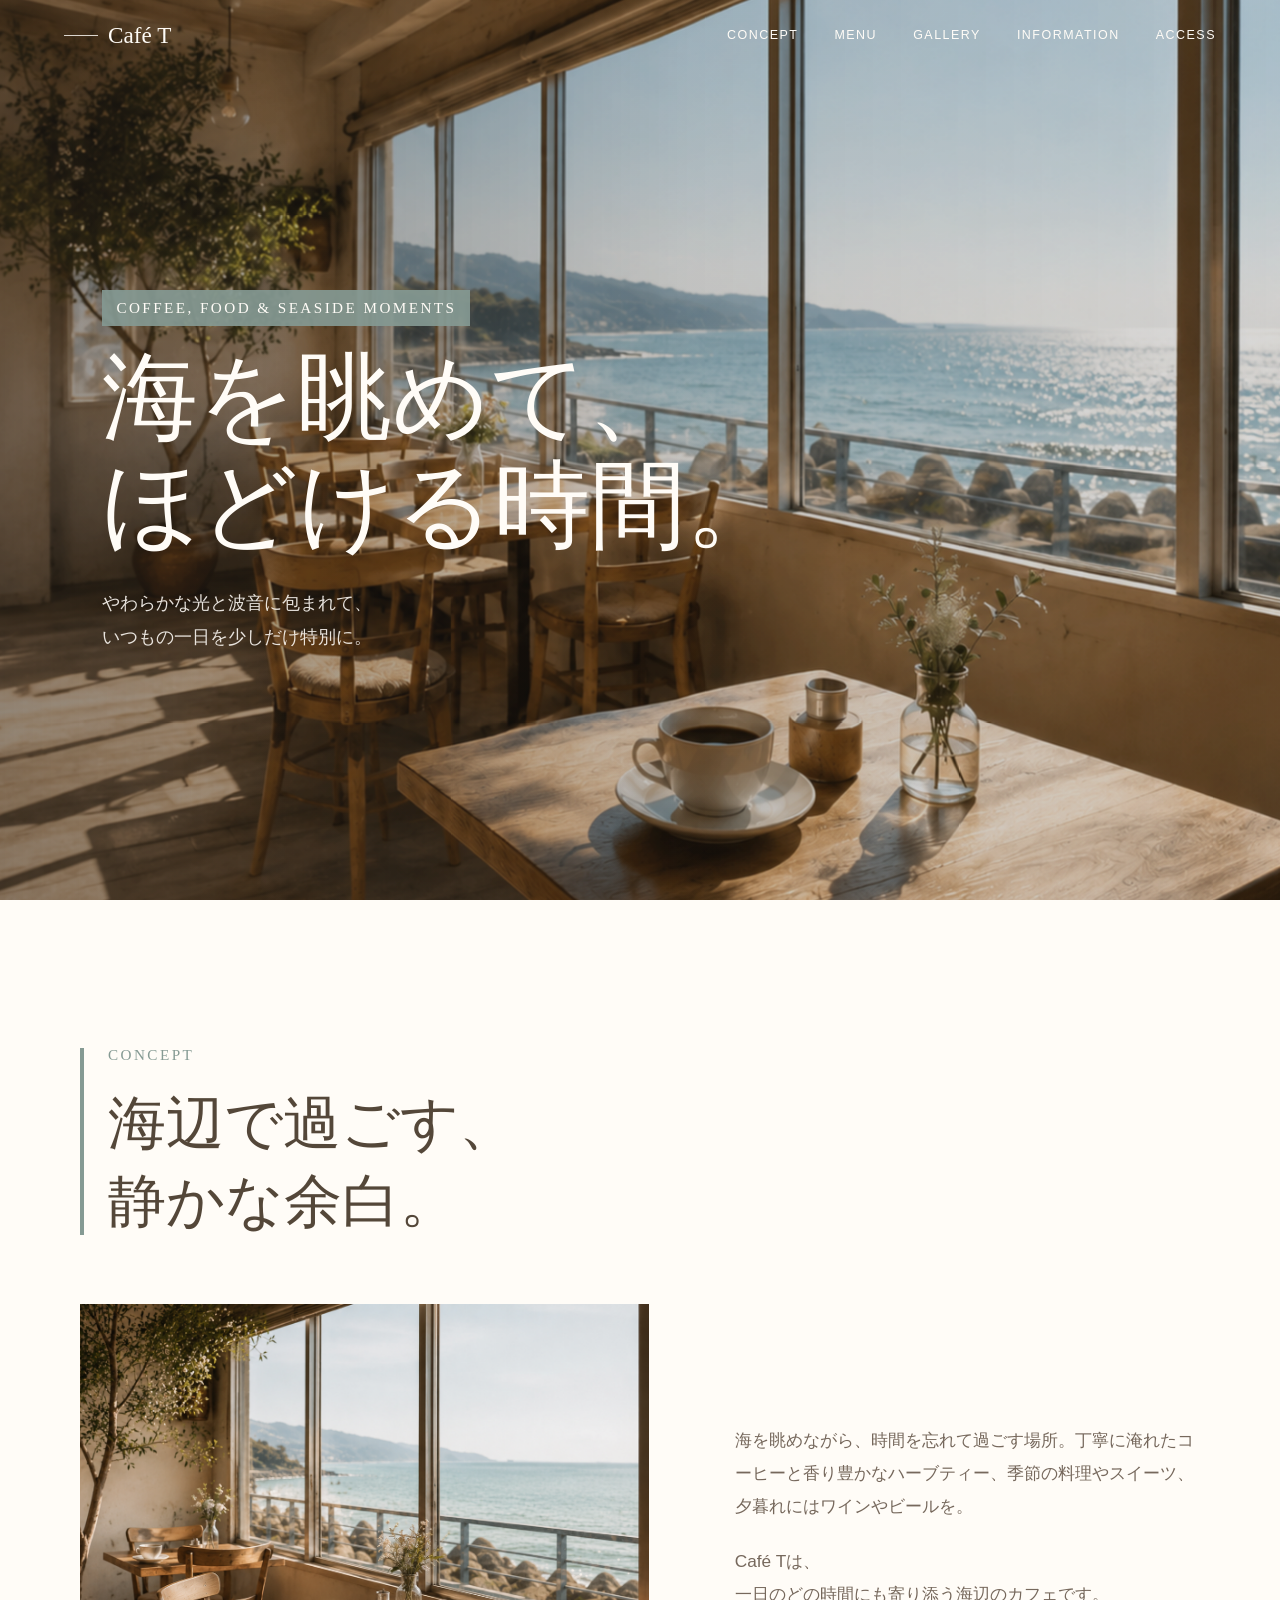
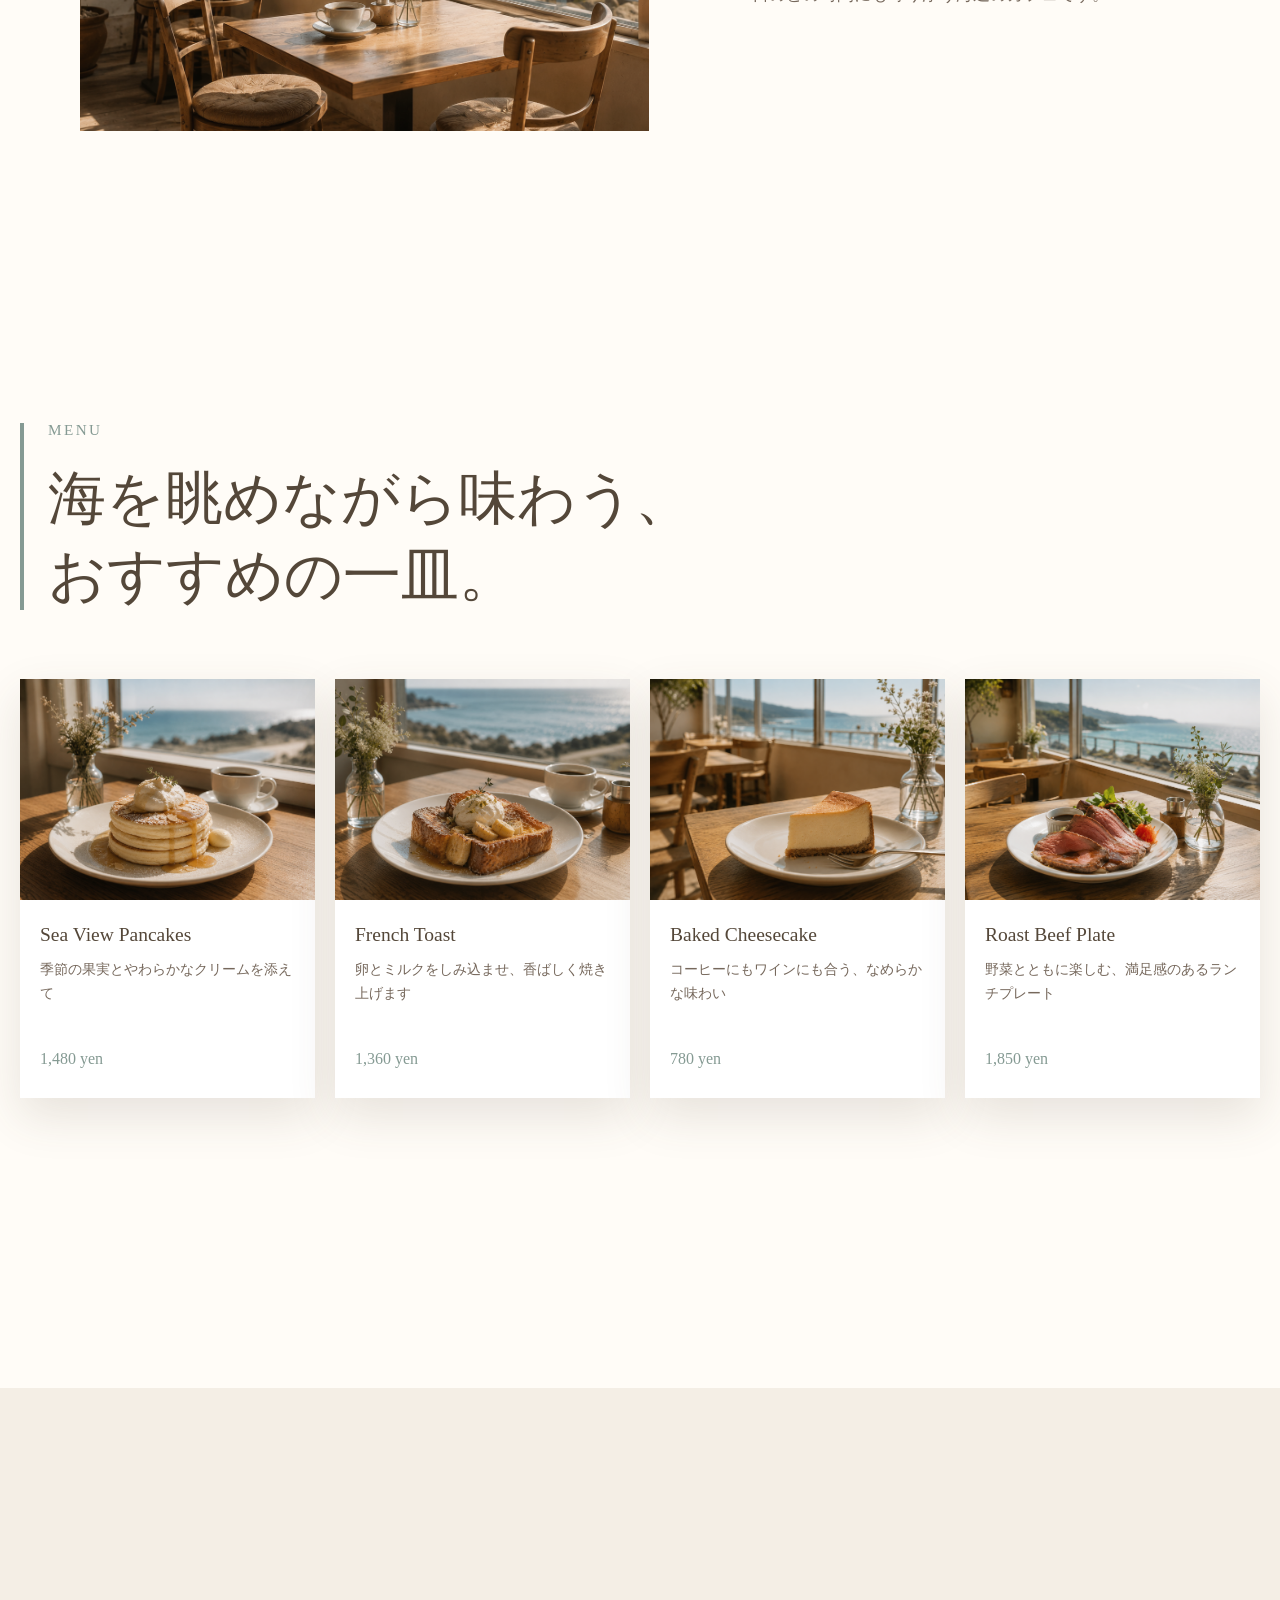
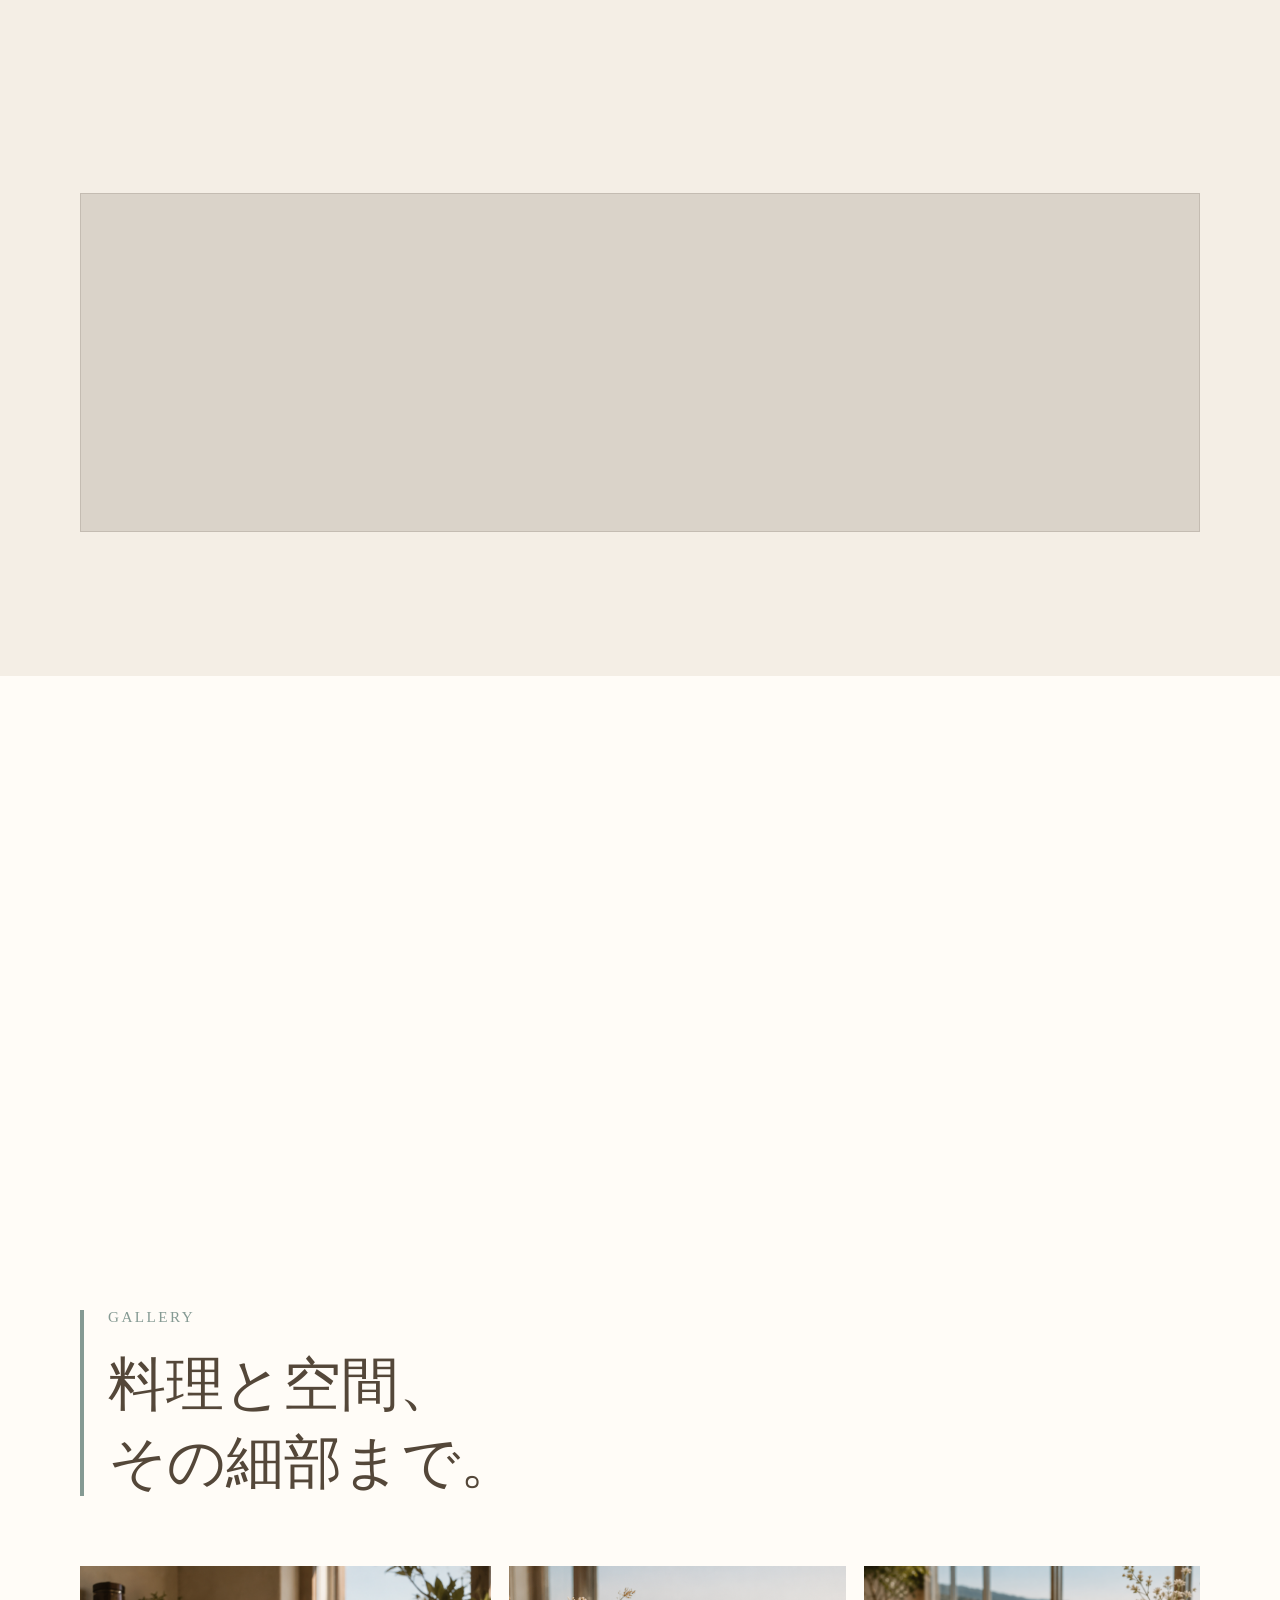
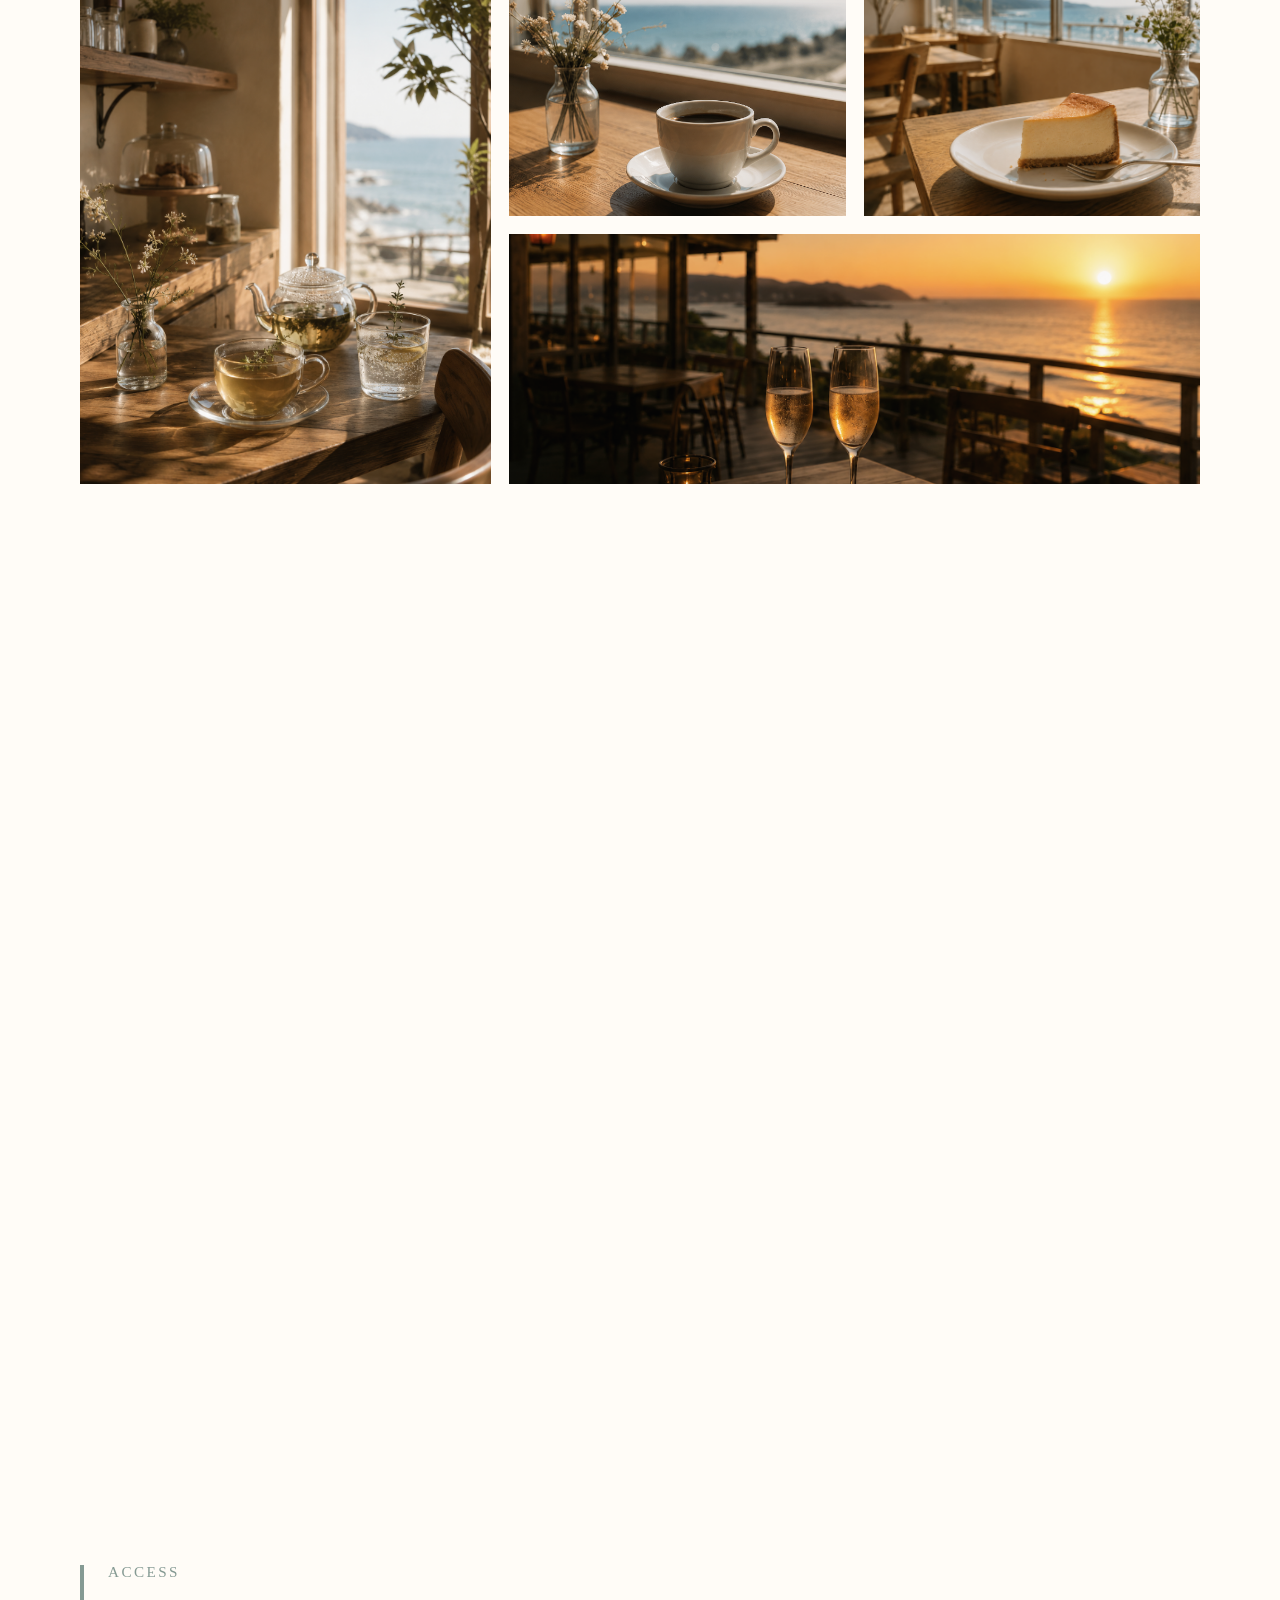
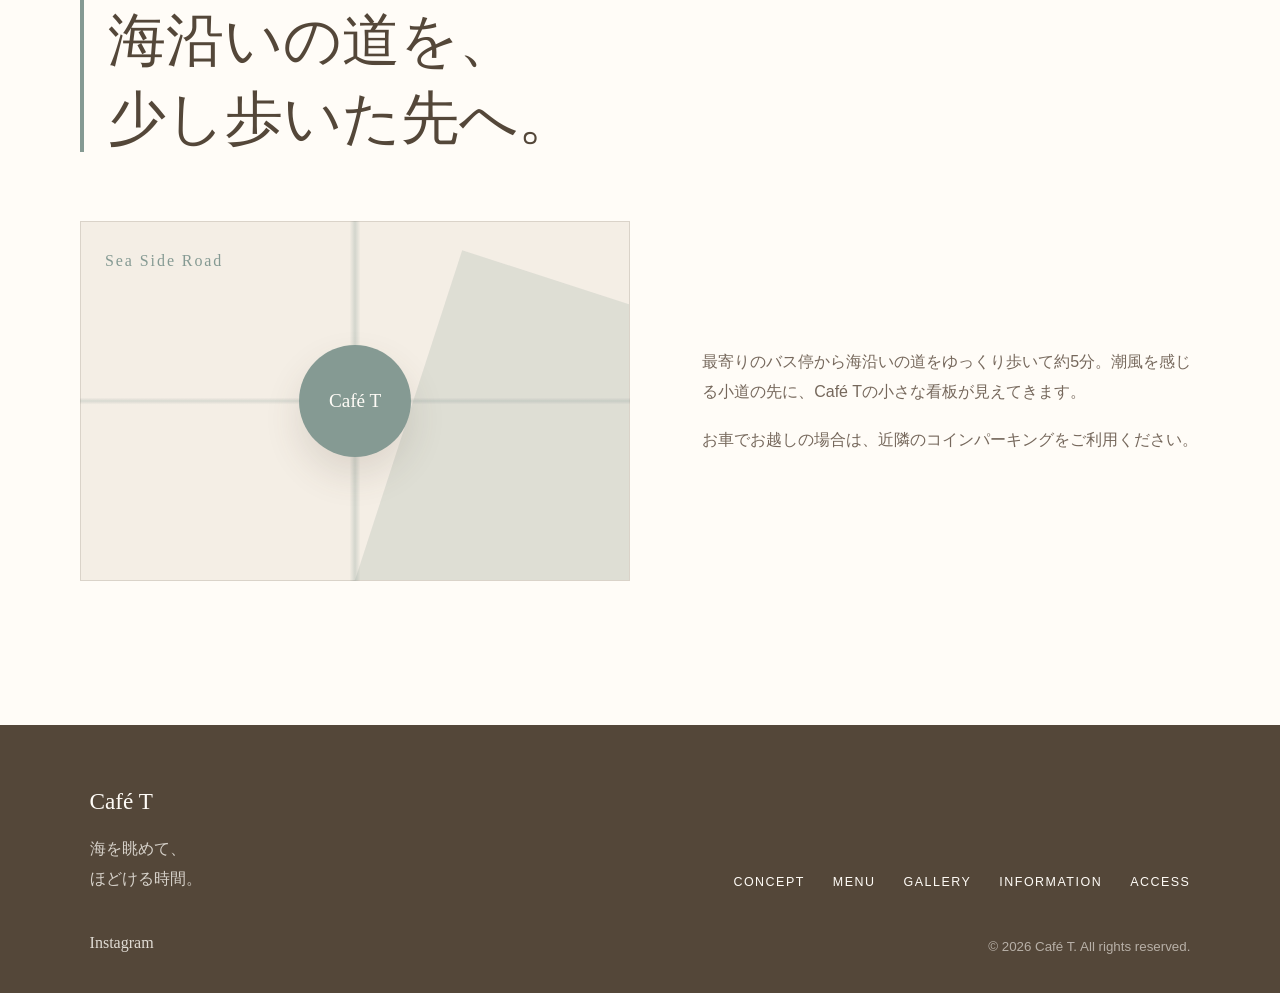
==== index.html @ c3b68e56 "Initial commit" ====
<!DOCTYPE html>
<html lang="ja">
  <head>
    <meta charset="UTF-8" />
    <meta name="viewport" content="width=device-width, initial-scale=1.0" />
    <meta
      name="description"
      content="海を眺めながら、丁寧なコーヒーと料理を楽しむ海辺のカフェ、海の見えるCafé Tの公式サイトです。"
    />
    <title>海の見えるCafé T</title>
    <link rel="stylesheet" href="css/style.css" />
  </head>
  <body>
    <header class="site-header" data-header>
      <a class="site-logo" href="#top" aria-label="Café T トップへ">Café T</a>
      <button
        class="menu-toggle"
        type="button"
        aria-label="メニューを開く"
        aria-controls="site-nav"
        aria-expanded="false"
        data-menu-toggle
      >
        <span></span>
        <span></span>
        <span></span>
      </button>
      <nav class="site-nav" id="site-nav" data-nav>
        <a href="#concept">Concept</a>
        <a href="#menu">Menu</a>
        <a href="#gallery">Gallery</a>
        <a href="#information">Information</a>
        <a href="#access">Access</a>
      </nav>
    </header>

    <main id="top">
      <section class="hero" aria-label="Café Tのメインビジュアル">
        <div class="hero-slider" data-slider>
          <div class="hero-slide is-active">
            <img
              src="assets/images/hero-interior.png"
              alt="昼の海を望むCafé Tの明るい店内"
            />
          </div>
          <div class="hero-slide">
            <img
              src="assets/images/hero-coffee.png"
              alt="海の見える窓辺に置かれた丁寧に淹れたコーヒー"
            />
          </div>
          <div class="hero-slide">
            <img
              src="assets/images/hero-sunset.png"
              alt="夕暮れのテラス席とスパークリングワイン"
            />
          </div>
        </div>
        <div class="hero-copy">
          <p class="eyebrow">Coffee, Food &amp; Seaside Moments</p>
          <h1>海を眺めて、<br />ほどける時間。</h1>
          <p>
            やわらかな光と波音に包まれて、<br />いつもの一日を少しだけ特別に。
          </p>
        </div>
      </section>

      <section class="section concept" id="concept">
        <div class="section-heading reveal">
          <p class="eyebrow">Concept</p>
          <h2>海辺で過ごす、<br />静かな余白。</h2>
        </div>
        <div class="concept-layout">
          <div class="concept-image reveal">
            <img
              src="assets/images/concept-table-seat.png"
              alt="海を背景にしたCafé Tのテーブル席"
            />
          </div>
          <div class="concept-text reveal">
            <p>
              海を眺めながら、時間を忘れて過ごす場所。丁寧に淹れたコーヒーと香り豊かなハーブティー、季節の料理やスイーツ、夕暮れにはワインやビールを。
            </p>
            <p>
              Café Tは、<br />一日のどの時間にも寄り添う海辺のカフェです。
            </p>
          </div>
        </div>
      </section>

      <section class="section menu" id="menu">
        <div class="section-heading reveal">
          <p class="eyebrow">Menu</p>
          <h2>海を眺めながら味わう、<br />おすすめの一皿。</h2>
        </div>
        <div class="menu-grid">
          <article class="menu-card reveal">
            <div class="menu-card-image">
              <img
                src="assets/images/menu-pancakes.png"
                alt="白い食器に盛られたふんわりとしたパンケーキ"
              />
            </div>
            <div class="menu-card-body">
              <p>Sea View Pancakes</p>
              <span>季節の果実とやわらかなクリームを添えて</span>
              <strong>1,480 yen</strong>
            </div>
          </article>
          <article class="menu-card reveal">
            <div class="menu-card-image">
              <img
                src="assets/images/menu-french-toast.png"
                alt="ウォールナットのテーブルに置かれたフレンチトースト"
              />
            </div>
            <div class="menu-card-body">
              <p>French Toast</p>
              <span>卵とミルクをしみ込ませ、香ばしく焼き上げます</span>
              <strong>1,360 yen</strong>
            </div>
          </article>
          <article class="menu-card reveal">
            <div class="menu-card-image">
              <img
                src="assets/images/menu-cheesecake.png"
                alt="白い皿にのったベイクドチーズケーキ"
              />
            </div>
            <div class="menu-card-body">
              <p>Baked Cheesecake</p>
              <span>コーヒーにもワインにも合う、なめらかな味わい</span>
              <strong>780 yen</strong>
            </div>
          </article>
          <article class="menu-card reveal">
            <div class="menu-card-image">
              <img
                src="assets/images/menu-roastbeef.png"
                alt="ローストビーフを中心にしたプレートランチ"
              />
            </div>
            <div class="menu-card-body">
              <p>Roast Beef Plate</p>
              <span>野菜とともに楽しむ、満足感のあるランチプレート</span>
              <strong>1,850 yen</strong>
            </div>
          </article>
        </div>
        <div class="drink-list reveal" aria-label="ドリンクメニュー">
          <div>
            <span>Hand Drip Coffee</span>
            <strong>650 yen</strong>
          </div>
          <div>
            <span>Herbal Tea</span>
            <strong>720 yen</strong>
          </div>
          <div>
            <span>Sparkling Wine</span>
            <strong>880 yen</strong>
          </div>
          <div>
            <span>Craft Beer</span>
            <strong>820 yen</strong>
          </div>
        </div>
      </section>

      <section class="section moments">
        <div class="section-heading reveal">
          <p class="eyebrow">Moments</p>
          <h2>時間に合わせて、<br />過ごし方を選ぶ。</h2>
        </div>
        <div class="moments-grid">
          <article class="moment-card reveal">
            <span>Morning</span>
            <h3>光の入る席で、<br />静かな一杯を。</h3>
            <p>
              開店後のやわらかな空気に包まれて、ハンドドリップコーヒーとともに一日を始める時間。
            </p>
          </article>
          <article class="moment-card reveal">
            <span>Lunch</span>
            <h3>海を眺める、ゆっくりめのランチ。</h3>
            <p>
              ローストビーフや季節のプレートを、会話の間を楽しみながら味わう昼のひととき。
            </p>
          </article>
          <article class="moment-card reveal">
            <span>Sunset</span>
            <h3>夕暮れに、少しだけ特別な余韻を。</h3>
            <p>
              テラスの空が色づくころ、スパークリングワインやビールで穏やかに締めくくります。
            </p>
          </article>
        </div>
      </section>

      <section class="fixed-image-section" aria-label="海辺のカフェ空間">
        <div class="fixed-copy reveal">
          <p>波音のそばで、<br />いつもの一日を少し特別に。</p>
        </div>
      </section>

      <section class="section gallery" id="gallery">
        <div class="section-heading reveal">
          <p class="eyebrow">Gallery</p>
          <h2>料理と空間、<br />その細部まで。</h2>
        </div>
        <div class="gallery-grid">
          <figure class="gallery-item large reveal">
            <img
              src="assets/images/gallery-drinks-detail.png"
              alt="店内の細部とドリンクを写した縦長の写真"
            />
          </figure>
          <figure class="gallery-item reveal">
            <img
              src="assets/images/hero-coffee.png"
              alt="海を望む窓辺のコーヒー"
            />
          </figure>
          <figure class="gallery-item reveal">
            <img
              src="assets/images/menu-cheesecake.png"
              alt="白い皿のベイクドチーズケーキ"
            />
          </figure>
          <figure class="gallery-item wide reveal">
            <img
              src="assets/images/hero-sunset.png"
              alt="夕暮れのテラス席とグラス"
            />
          </figure>
        </div>
      </section>

      <section class="section information" id="information">
        <div class="section-heading reveal">
          <p class="eyebrow">Information</p>
          <h2>店舗情報</h2>
        </div>
        <dl class="info-list reveal">
          <div>
            <dt>店名</dt>
            <dd>海の見えるCafé T</dd>
          </div>
          <div>
            <dt>営業時間</dt>
            <dd>10:00 - 20:00</dd>
          </div>
          <div>
            <dt>定休日</dt>
            <dd>水曜日</dd>
          </div>
          <div>
            <dt>所在地</dt>
            <dd>神奈川県某所 海沿いの道 1-2-3</dd>
          </div>
          <div>
            <dt>席数</dt>
            <dd>24席</dd>
          </div>
          <div>
            <dt>テラス席</dt>
            <dd>あり</dd>
          </div>
          <div>
            <dt>駐車場</dt>
            <dd>近隣コインパーキングあり</dd>
          </div>
          <div>
            <dt>支払い</dt>
            <dd>現金 / クレジットカード / 電子マネー</dd>
          </div>
        </dl>
      </section>

      <section class="section access" id="access">
        <div class="section-heading reveal">
          <p class="eyebrow">Access</p>
          <h2>海沿いの道を、<br />少し歩いた先へ。</h2>
        </div>
        <div class="access-layout">
          <div class="map-box reveal" aria-label="Café T周辺の仮地図">
            <span>Sea Side Road</span>
            <strong>Café T</strong>
          </div>
          <div class="access-text reveal">
            <p>
              最寄りのバス停から海沿いの道をゆっくり歩いて約5分。潮風を感じる小道の先に、Café Tの小さな看板が見えてきます。
            </p>
            <p>
              お車でお越しの場合は、近隣のコインパーキングをご利用ください。
            </p>
          </div>
        </div>
      </section>
    </main>

    <footer class="site-footer">
      <div>
        <a class="footer-logo" href="#top">Café T</a>
        <p>海を眺めて、<br />ほどける時間。</p>
      </div>
      <nav class="footer-nav" aria-label="フッターナビゲーション">
        <a href="#concept">Concept</a>
        <a href="#menu">Menu</a>
        <a href="#gallery">Gallery</a>
        <a href="#information">Information</a>
        <a href="#access">Access</a>
      </nav>
      <a class="instagram-link" href="#" aria-label="Café TのInstagramを見る">
        Instagram
      </a>
      <small>&copy; 2026 Café T. All rights reserved.</small>
    </footer>

    <script src="js/main.js"></script>
  </body>
</html>
---- css/style.css ----
:root {
  --color-accent: #859a93;
  --color-base: #fffcf7;
  --color-text: #544739;
  --color-text-soft: #76685c;
  --color-cream: #f4eee5;
  --color-white: #ffffff;
  --color-line: rgba(84, 71, 57, 0.16);
  --color-shadow: rgba(84, 71, 57, 0.14);
  --font-serif: "Times New Roman", "Yu Mincho", "Hiragino Mincho ProN", serif;
  --font-sans: "Helvetica Neue", Arial, "Hiragino Kaku Gothic ProN", Meiryo,
    sans-serif;
  --header-height: 72px;
  --section-space: clamp(76px, 12vw, 144px);
  --content-width: 1120px;
}

*,
*::before,
*::after {
  box-sizing: border-box;
}

html {
  scroll-behavior: smooth;
}

body {
  margin: 0;
  background: var(--color-base);
  color: var(--color-text);
  font-family: var(--font-sans);
  font-size: 16px;
  line-height: 1.9;
  letter-spacing: 0;
}

body.is-menu-open {
  overflow: hidden;
}

img {
  display: block;
  max-width: 100%;
}

a {
  color: inherit;
  text-decoration: none;
}

button {
  font: inherit;
}

.site-header {
  position: fixed;
  top: 0;
  left: 0;
  z-index: 20;
  display: flex;
  align-items: center;
  justify-content: space-between;
  width: 100%;
  height: var(--header-height);
  padding: 0 clamp(20px, 5vw, 64px);
  color: var(--color-base);
  transition: background-color 0.35s ease, box-shadow 0.35s ease,
    color 0.35s ease;
}

.site-header.is-scrolled,
.site-header.is-open {
  background: rgba(255, 252, 247, 0.92);
  box-shadow: 0 12px 32px rgba(84, 71, 57, 0.08);
  color: var(--color-text);
  backdrop-filter: blur(14px);
}

.site-logo,
.footer-logo {
  font-family: var(--font-serif);
  font-size: 1.45rem;
  line-height: 1;
}

.site-logo {
  display: inline-flex;
  align-items: center;
  gap: 10px;
}

.site-logo::before {
  display: block;
  width: 34px;
  height: 1px;
  background: currentColor;
  content: "";
  opacity: 0.82;
}

.site-header.is-scrolled .site-logo::before,
.site-header.is-open .site-logo::before {
  background: var(--color-accent);
}

.site-nav {
  display: flex;
  align-items: center;
  gap: clamp(18px, 3vw, 36px);
  font-size: 0.78rem;
  letter-spacing: 0.12em;
  text-transform: uppercase;
}

.site-nav a,
.footer-nav a,
.instagram-link {
  position: relative;
}

.site-nav a::after,
.footer-nav a::after,
.instagram-link::after {
  position: absolute;
  right: 0;
  bottom: -6px;
  left: 0;
  height: 1px;
  background: currentColor;
  content: "";
  opacity: 0;
  transform: scaleX(0.4);
  transition: opacity 0.25s ease, transform 0.25s ease;
}

.site-nav a:hover::after,
.site-nav a:focus-visible::after,
.footer-nav a:hover::after,
.footer-nav a:focus-visible::after,
.instagram-link:hover::after,
.instagram-link:focus-visible::after {
  opacity: 1;
  transform: scaleX(1);
}

.menu-toggle {
  display: none;
}

.hero {
  position: relative;
  min-height: 100vh;
  overflow: hidden;
  background: var(--color-text);
}

.hero-slider,
.hero-slide {
  position: absolute;
  inset: 0;
}

.hero-slide {
  opacity: 0;
  transition: opacity 1.8s ease;
}

.hero-slide.is-active {
  opacity: 1;
  z-index: 1;
}

.hero-slide img {
  width: 100%;
  height: 100%;
  object-fit: cover;
  filter: saturate(0.86) contrast(0.96) brightness(0.94);
  transform: scale(1.02);
}

.hero-slide.is-active img {
  animation: kenburns 9s ease-out forwards;
}

.hero::after {
  position: absolute;
  inset: 0;
  z-index: 2;
  background: linear-gradient(
    90deg,
    rgba(40, 34, 28, 0.45),
    rgba(40, 34, 28, 0.16) 54%,
    rgba(40, 34, 28, 0.08)
  );
  content: "";
}

.hero-copy {
  position: relative;
  z-index: 3;
  display: flex;
  flex-direction: column;
  justify-content: center;
  min-height: 100vh;
  width: min(920px, 100%);
  padding: calc(var(--header-height) + 36px) clamp(24px, 8vw, 112px) 64px;
  color: var(--color-base);
  animation: fadeIn 1.3s ease 0.25s both;
}

.eyebrow {
  margin: 0 0 18px;
  color: var(--color-accent);
  font-family: var(--font-serif);
  font-size: clamp(0.78rem, 1.8vw, 0.95rem);
  letter-spacing: 0.16em;
  line-height: 1.5;
  text-transform: uppercase;
}

.hero-copy .eyebrow {
  width: fit-content;
  background: rgba(133, 154, 147, 0.92);
  color: var(--color-base);
  padding: 7px 14px;
}

.hero h1 {
  margin: 0;
  font-family: var(--font-serif);
  font-size: clamp(2.7rem, 8vw, 6rem);
  font-weight: 400;
  line-height: 1.12;
}

.hero-copy p:last-child {
  max-width: 520px;
  margin: 28px 0 0;
  color: rgba(255, 252, 247, 0.88);
  font-size: clamp(0.98rem, 2vw, 1.1rem);
}

.section {
  width: min(var(--content-width), calc(100% - 40px));
  margin: 0 auto;
  padding: var(--section-space) 0;
}

.section-heading {
  position: relative;
  max-width: 760px;
  margin-bottom: clamp(34px, 6vw, 64px);
  padding-left: clamp(18px, 3vw, 28px);
}

.section-heading::before {
  position: absolute;
  top: 0.25em;
  bottom: 0.35em;
  left: 0;
  width: 4px;
  background: var(--color-accent);
  content: "";
}

.section-heading h2 {
  margin: 0;
  font-family: var(--font-serif);
  font-size: clamp(2rem, 5vw, 3.6rem);
  font-weight: 400;
  line-height: 1.35;
}

.concept-layout {
  display: grid;
  grid-template-columns: minmax(0, 1.1fr) minmax(280px, 0.9fr);
  gap: clamp(34px, 7vw, 86px);
  align-items: center;
}

.concept-image {
  aspect-ratio: 4 / 3;
  overflow: hidden;
}

.concept-image img,
.menu-card-image img,
.gallery-item img {
  width: 100%;
  height: 100%;
  object-fit: cover;
  filter: saturate(0.9) contrast(0.97);
}

.concept-text {
  color: var(--color-text-soft);
  font-size: clamp(1rem, 2vw, 1.08rem);
}

.concept-text p {
  margin: 0;
}

.concept-text p + p {
  margin-top: 22px;
}

.menu {
  width: min(1240px, calc(100% - 40px));
}

.menu-grid {
  display: grid;
  grid-template-columns: repeat(4, minmax(0, 1fr));
  gap: 20px;
}

.menu-card {
  position: relative;
  background: var(--color-white);
  box-shadow: 0 18px 44px var(--color-shadow);
  overflow: hidden;
}

.menu-card-image {
  aspect-ratio: 4 / 3;
  overflow: hidden;
}

.menu-card-image img,
.gallery-item img {
  transition: transform 0.55s ease;
}

.menu-card:hover .menu-card-image img,
.gallery-item:hover img {
  transform: scale(1.045);
}

.menu-card-body {
  padding: 22px 20px 24px;
}

.menu-card-body p {
  margin: 0 0 8px;
  font-family: var(--font-serif);
  font-size: 1.22rem;
  line-height: 1.35;
}

.menu-card-body span {
  display: block;
  min-height: 4.8em;
  color: var(--color-text-soft);
  font-size: 0.9rem;
  line-height: 1.7;
}

.menu-card-body strong {
  display: block;
  margin-top: 18px;
  color: var(--color-accent);
  font-family: var(--font-serif);
  font-size: 1rem;
  font-weight: 400;
}

.drink-list {
  display: grid;
  grid-template-columns: repeat(4, minmax(0, 1fr));
  gap: 1px;
  margin-top: 32px;
  background: rgba(133, 154, 147, 0.45);
  border: 1px solid rgba(133, 154, 147, 0.5);
}

.drink-list div {
  display: flex;
  min-height: 112px;
  flex-direction: column;
  justify-content: center;
  gap: 6px;
  background: rgba(255, 252, 247, 0.94);
  padding: 20px;
  transition: background-color 0.35s ease, color 0.35s ease;
}

.drink-list div:hover,
.drink-list div:focus-within {
  background: var(--color-accent);
  color: var(--color-base);
}

.drink-list div:hover strong,
.drink-list div:focus-within strong {
  color: var(--color-base);
}

.drink-list span {
  font-family: var(--font-serif);
  font-size: 1.08rem;
}

.drink-list strong {
  color: var(--color-accent);
  font-weight: 500;
}

.moments {
  width: 100%;
  max-width: none;
  background: var(--color-cream);
  padding-right: max(20px, calc((100vw - var(--content-width)) / 2));
  padding-left: max(20px, calc((100vw - var(--content-width)) / 2));
}

.moments-grid {
  display: grid;
  grid-template-columns: repeat(3, minmax(0, 1fr));
  gap: 1px;
  background: var(--color-line);
  border: 1px solid var(--color-line);
}

.moment-card {
  min-height: 310px;
  background: var(--color-base);
  padding: clamp(28px, 5vw, 46px);
  transition: background-color 0.35s ease;
}

.moment-card:hover,
.moment-card:focus-within {
  background: rgba(133, 154, 147, 0.16);
}

.moment-card span {
  color: var(--color-accent);
  font-family: var(--font-serif);
  font-size: 0.95rem;
  letter-spacing: 0.14em;
  text-transform: uppercase;
}

.moment-card h3 {
  margin: 22px 0 18px;
  font-family: var(--font-serif);
  font-size: clamp(1.35rem, 3vw, 1.8rem);
  font-weight: 400;
  line-height: 1.45;
}

.moment-card p {
  margin: 0;
  color: var(--color-text-soft);
}

.fixed-image-section {
  position: relative;
  display: grid;
  min-height: 54vh;
  place-items: center;
  background-image: linear-gradient(
      rgba(54, 45, 36, 0.28),
      rgba(54, 45, 36, 0.28)
    ),
    url("../assets/images/bg-sea-cafe.png");
  background-position: center;
  background-size: cover;
  background-attachment: fixed;
}

.fixed-copy {
  padding: 0 24px;
  color: var(--color-base);
  text-align: center;
}

.fixed-copy p {
  margin: 0;
  font-family: var(--font-serif);
  font-size: clamp(2rem, 5vw, 4.2rem);
  font-weight: 400;
  line-height: 1.45;
}

.gallery-grid {
  display: grid;
  grid-template-columns: 1.1fr 0.9fr 0.9fr;
  grid-auto-rows: 250px;
  gap: 18px;
}

.gallery-item {
  margin: 0;
  overflow: hidden;
  background: var(--color-cream);
}

.gallery-item.large {
  grid-row: span 2;
}

.gallery-item.wide {
  grid-column: span 2;
}

.info-list {
  display: grid;
  grid-template-columns: repeat(2, minmax(0, 1fr));
  margin: 0;
  border-top: 1px solid var(--color-line);
}

.info-list div {
  display: grid;
  grid-template-columns: 120px 1fr;
  gap: 24px;
  padding: 22px 0;
  border-bottom: 1px solid var(--color-line);
}

.info-list div:nth-child(odd) {
  padding-right: 34px;
}

.info-list dt {
  width: fit-content;
  background: var(--color-accent);
  color: var(--color-base);
  font-weight: 600;
  padding: 2px 12px;
}

.info-list dd {
  margin: 0;
  color: var(--color-text-soft);
}

.access-layout {
  display: grid;
  grid-template-columns: minmax(0, 1.05fr) minmax(280px, 0.95fr);
  gap: clamp(30px, 6vw, 72px);
  align-items: center;
}

.map-box {
  position: relative;
  display: grid;
  min-height: 360px;
  place-items: center;
  overflow: hidden;
  background:
    linear-gradient(90deg, transparent 49%, rgba(133, 154, 147, 0.3) 50%, transparent 51%),
    linear-gradient(0deg, transparent 49%, rgba(133, 154, 147, 0.25) 50%, transparent 51%),
    var(--color-cream);
  border: 1px solid var(--color-line);
}

.map-box::before {
  position: absolute;
  top: 18%;
  right: -12%;
  width: 58%;
  height: 140%;
  background: rgba(133, 154, 147, 0.2);
  content: "";
  transform: rotate(18deg);
}

.map-box span {
  position: absolute;
  top: 24px;
  left: 24px;
  color: var(--color-accent);
  font-family: var(--font-serif);
  letter-spacing: 0.12em;
}

.map-box strong {
  position: relative;
  display: inline-grid;
  width: 112px;
  height: 112px;
  place-items: center;
  background: var(--color-accent);
  border-radius: 50%;
  color: var(--color-base);
  font-family: var(--font-serif);
  font-size: 1.2rem;
  font-weight: 400;
  box-shadow: 0 18px 36px var(--color-shadow);
}

.access-text {
  color: var(--color-text-soft);
}

.access-text p {
  margin: 0;
}

.access-text p + p {
  margin-top: 18px;
}

.site-footer {
  display: grid;
  grid-template-columns: 1fr auto;
  gap: 34px;
  align-items: end;
  padding: 64px clamp(24px, 7vw, 92px) 34px;
  background: var(--color-text);
  color: var(--color-base);
}

.site-footer p {
  margin: 14px 0 0;
  color: rgba(255, 252, 247, 0.76);
}

.footer-nav {
  display: flex;
  flex-wrap: wrap;
  gap: 16px 28px;
  justify-content: flex-end;
  font-size: 0.78rem;
  letter-spacing: 0.12em;
  text-transform: uppercase;
}

.instagram-link {
  width: fit-content;
  color: rgba(255, 252, 247, 0.82);
  font-family: var(--font-serif);
}

.site-footer small {
  color: rgba(255, 252, 247, 0.58);
  text-align: right;
}

.reveal {
  opacity: 0;
  transform: translateY(28px);
  transition: opacity 0.75s ease, transform 0.75s ease;
}

.reveal.is-visible {
  opacity: 1;
  transform: translateY(0);
}

@keyframes kenburns {
  from {
    transform: scale(1.02);
  }

  to {
    transform: scale(1.09);
  }
}

@keyframes fadeIn {
  from {
    opacity: 0;
    transform: translateY(18px);
  }

  to {
    opacity: 1;
    transform: translateY(0);
  }
}

@media (max-width: 980px) {
  .menu-grid {
    grid-template-columns: repeat(2, minmax(0, 1fr));
  }

  .drink-list {
    grid-template-columns: repeat(2, minmax(0, 1fr));
  }

  .concept-layout,
  .access-layout {
    grid-template-columns: 1fr;
  }

  .moments-grid {
    grid-template-columns: 1fr;
  }

  .moment-card {
    min-height: auto;
  }

  .info-list {
    grid-template-columns: 1fr;
  }

  .info-list div:nth-child(odd) {
    padding-right: 0;
  }

  .gallery-grid {
    grid-template-columns: repeat(2, minmax(0, 1fr));
    grid-auto-rows: 220px;
  }

  .gallery-item.large {
    grid-row: span 2;
  }

  .gallery-item.wide {
    grid-column: span 1;
  }
}

@media (max-width: 720px) {
  :root {
    --header-height: 64px;
  }

  .site-header {
    padding: 0 20px;
  }

  .menu-toggle {
    position: relative;
    z-index: 22;
    display: inline-flex;
    width: 44px;
    height: 44px;
    align-items: center;
    justify-content: center;
    flex-direction: column;
    gap: 6px;
    border: 0;
    background: transparent;
    color: currentColor;
    cursor: pointer;
  }

  .menu-toggle span {
    display: block;
    width: 24px;
    height: 1px;
    background: currentColor;
    transition: transform 0.3s ease, opacity 0.3s ease;
  }

  .menu-toggle.is-active span:nth-child(1) {
    transform: translateY(7px) rotate(38deg);
  }

  .menu-toggle.is-active span:nth-child(2) {
    opacity: 0;
  }

  .menu-toggle.is-active span:nth-child(3) {
    transform: translateY(-7px) rotate(-38deg);
  }

  .site-nav {
    position: fixed;
    top: 0;
    right: 0;
    bottom: 0;
    left: 0;
    z-index: 21;
    display: flex;
    flex-direction: column;
    align-items: stretch;
    justify-content: flex-start;
    gap: 0;
    min-height: 100vh;
    padding: calc(var(--header-height) + 28px) 26px 40px;
    overflow-y: auto;
    background: linear-gradient(
      90deg,
      var(--color-accent) 0 10px,
      rgba(255, 252, 247, 0.98) 10px
    );
    color: var(--color-text);
    font-size: 1.05rem;
    opacity: 0;
    pointer-events: none;
    transform: translateY(-12px);
    transition: opacity 0.35s ease, transform 0.35s ease;
  }

  .site-nav a {
    display: flex;
    align-items: center;
    min-height: 58px;
    border-bottom: 1px solid rgba(133, 154, 147, 0.28);
    padding: 0 10px;
  }

  .site-nav a:first-child {
    border-top: 1px solid rgba(133, 154, 147, 0.28);
  }

  .site-nav a::before {
    display: block;
    width: 8px;
    height: 8px;
    margin-right: 14px;
    background: var(--color-accent);
    border-radius: 50%;
    content: "";
  }

  .site-nav.is-open {
    opacity: 1;
    pointer-events: auto;
    transform: translateY(0);
  }

  .hero {
    min-height: 92vh;
  }

  .hero-copy {
    min-height: 92vh;
    padding-right: 22px;
    padding-left: 22px;
  }

  .hero::after {
    background: linear-gradient(
      180deg,
      rgba(40, 34, 28, 0.28),
      rgba(40, 34, 28, 0.44)
    );
  }

  .section {
    width: min(100% - 32px, var(--content-width));
  }

  .menu {
    width: min(100% - 32px, 1240px);
  }

  .menu-grid,
  .drink-list {
    grid-template-columns: 1fr;
  }

  .menu-card-body span {
    min-height: 0;
  }

  .fixed-image-section {
    min-height: 48vh;
    background-attachment: scroll;
  }

  .gallery-grid {
    grid-template-columns: 1fr;
    grid-auto-rows: auto;
  }

  .gallery-item {
    aspect-ratio: 4 / 3;
  }

  .gallery-item.large {
    aspect-ratio: 4 / 5;
    grid-row: span 1;
  }

  .info-list div {
    grid-template-columns: 1fr;
    gap: 4px;
    padding: 18px 0;
  }

  .map-box {
    min-height: 300px;
  }

  .site-footer {
    grid-template-columns: 1fr;
    gap: 24px;
  }

  .footer-nav {
    justify-content: flex-start;
  }

  .site-footer small {
    text-align: left;
  }
}

@media (prefers-reduced-motion: reduce) {
  *,
  *::before,
  *::after {
    scroll-behavior: auto !important;
    animation-duration: 0.001ms !important;
    animation-iteration-count: 1 !important;
    transition-duration: 0.001ms !important;
  }

  .hero-slide img,
  .menu-card:hover .menu-card-image img,
  .gallery-item:hover img {
    transform: none;
  }

  .reveal {
    opacity: 1;
    transform: none;
  }
}
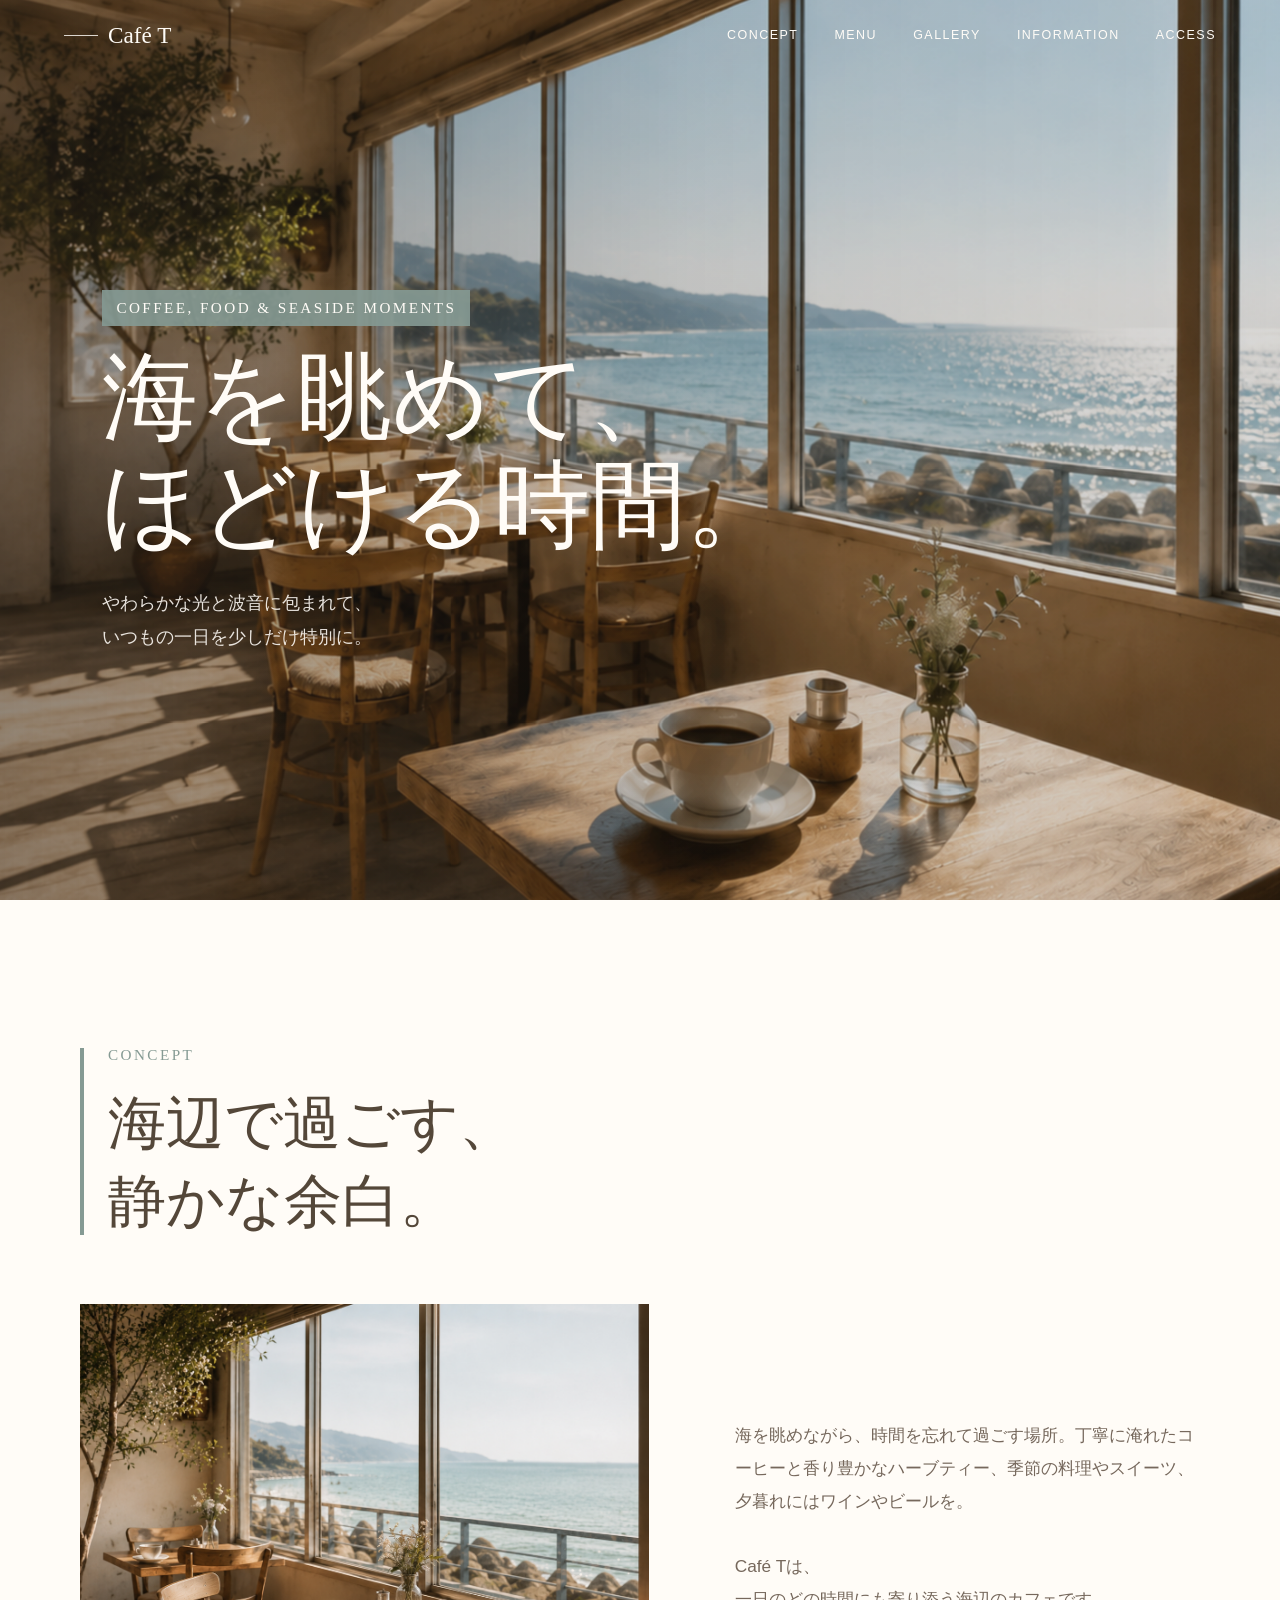
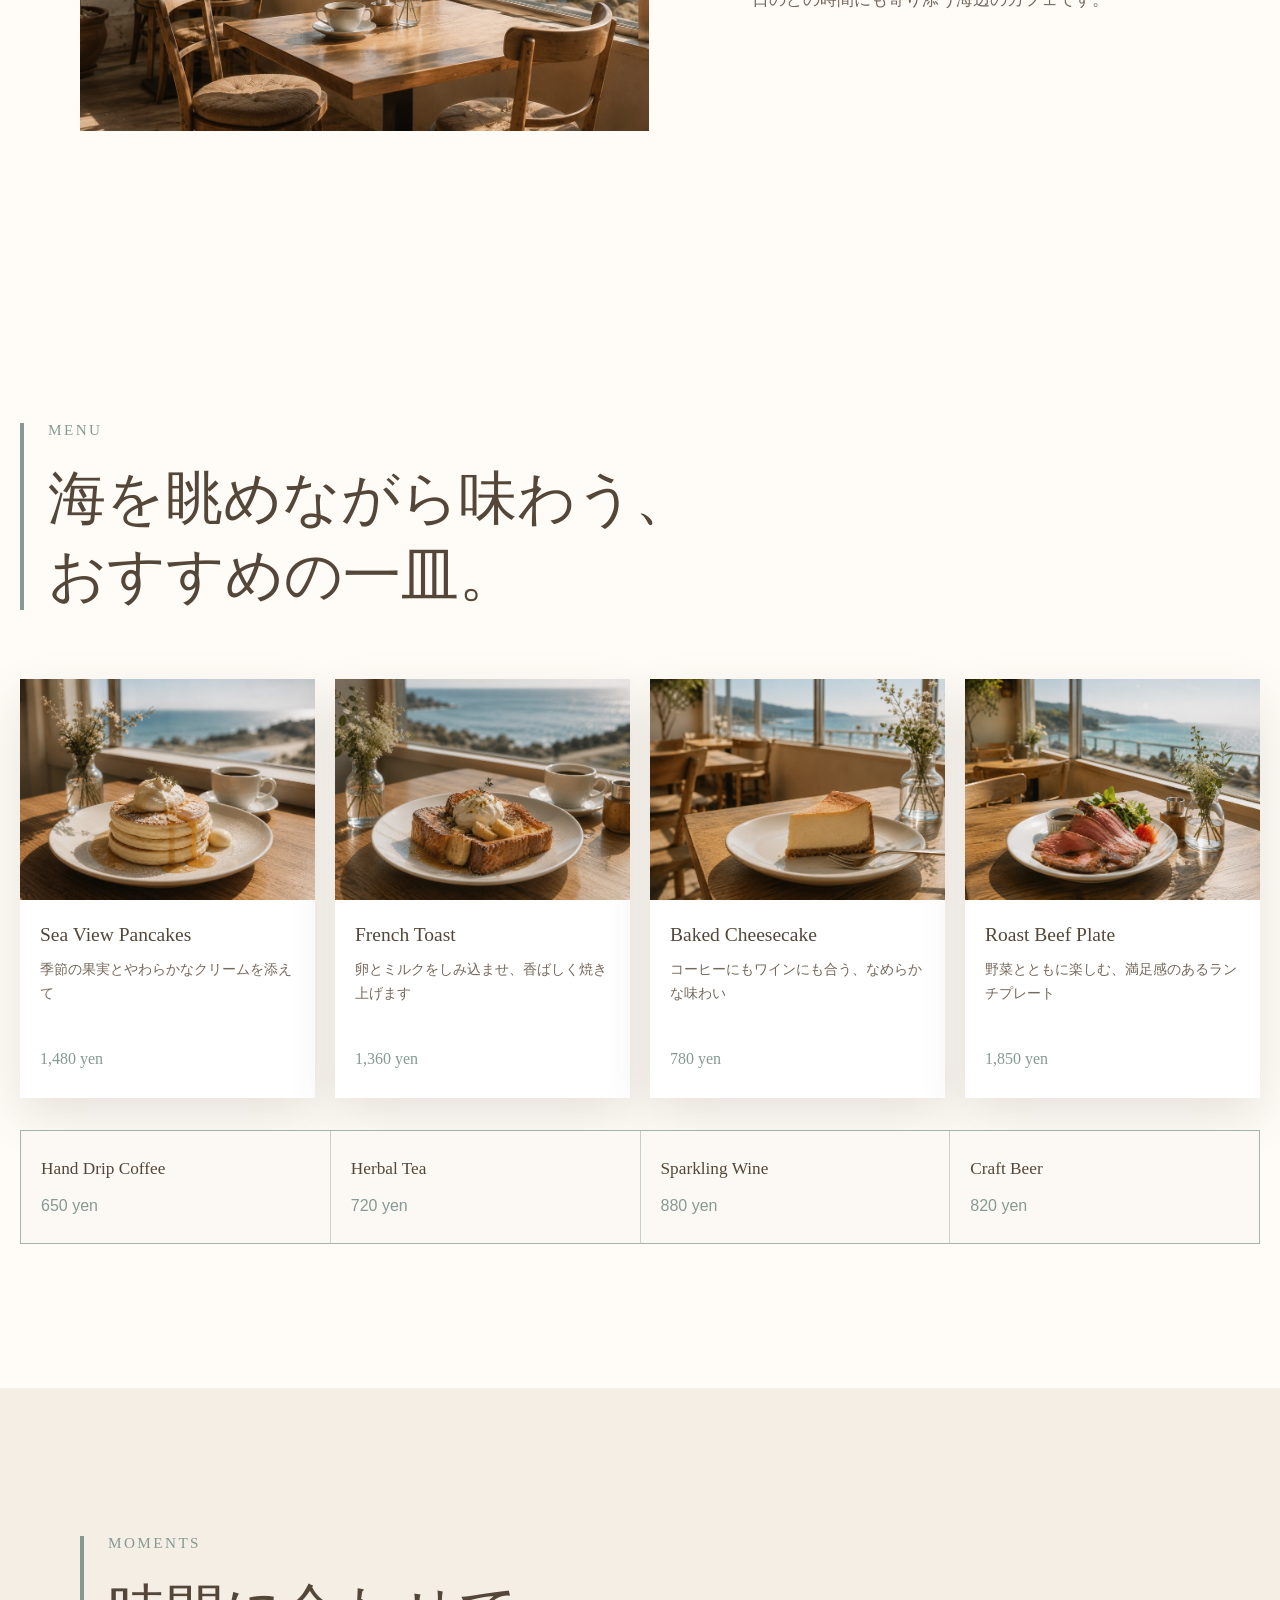
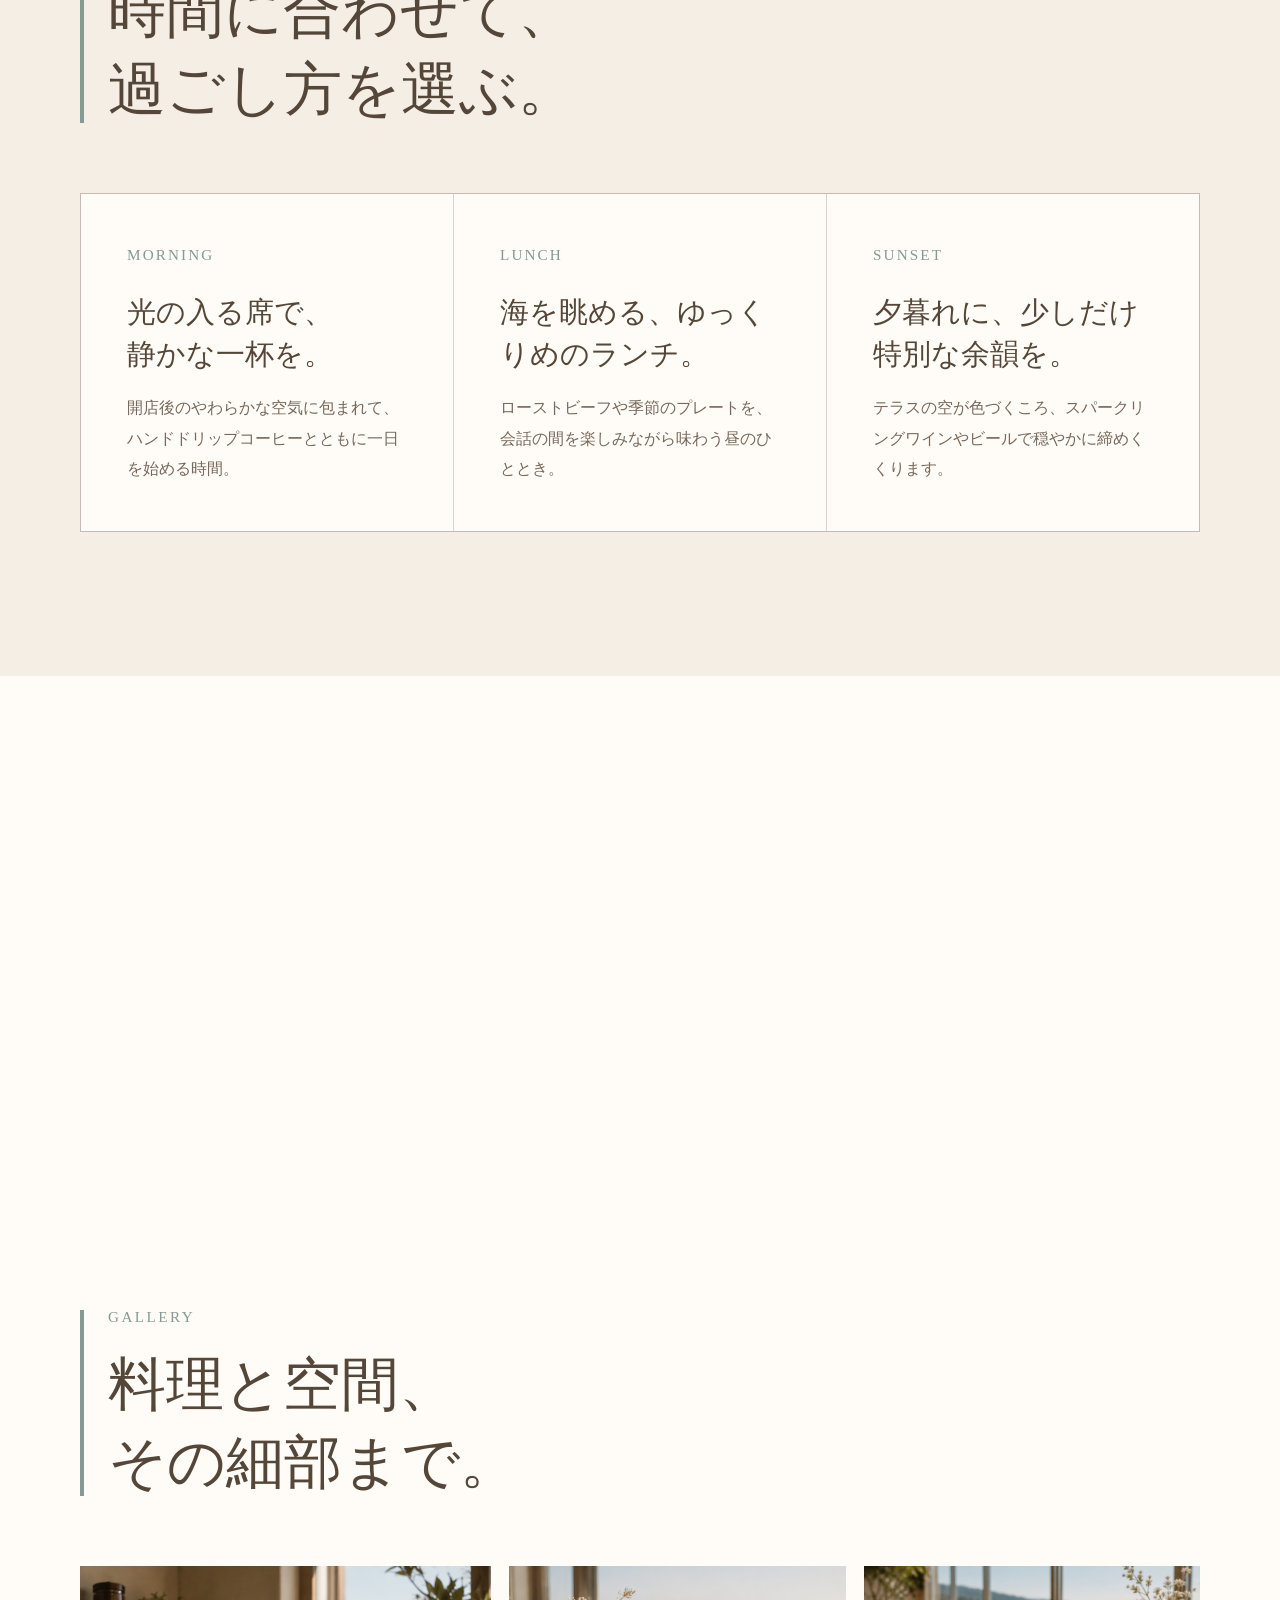
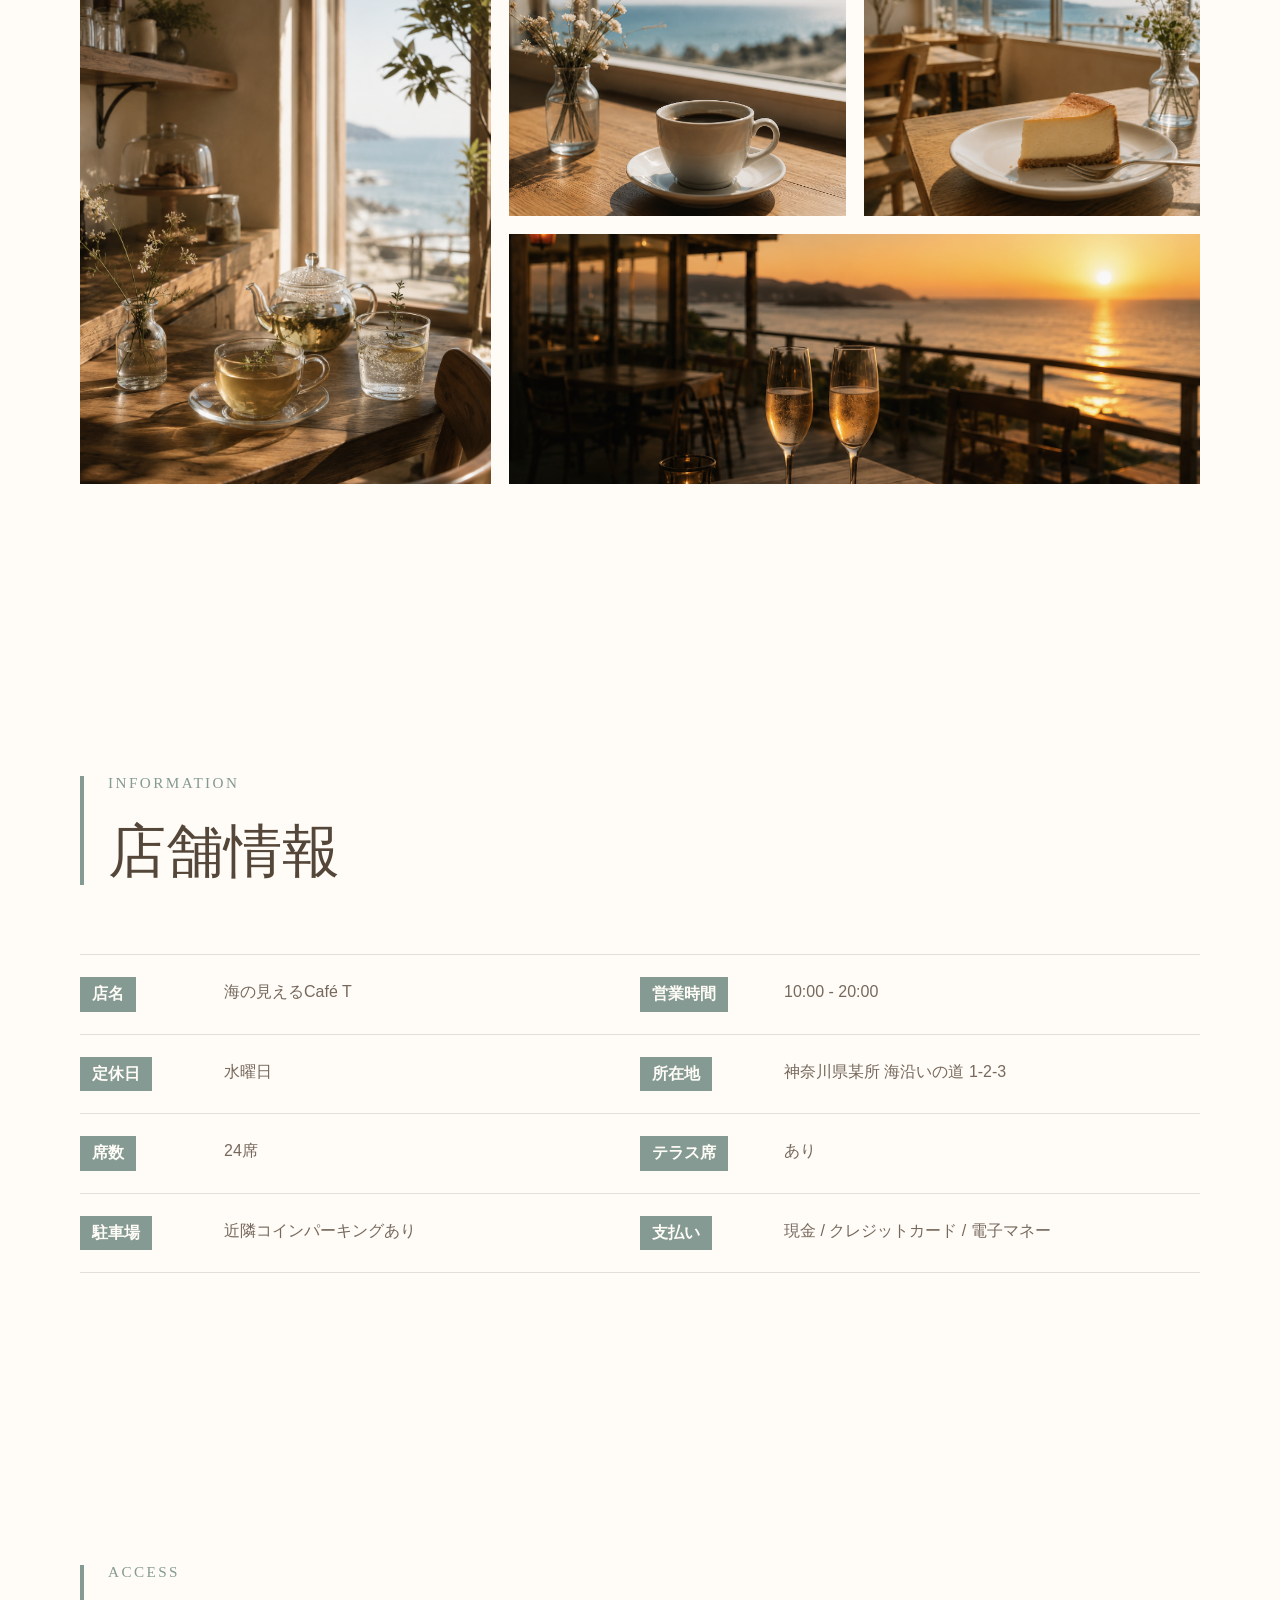
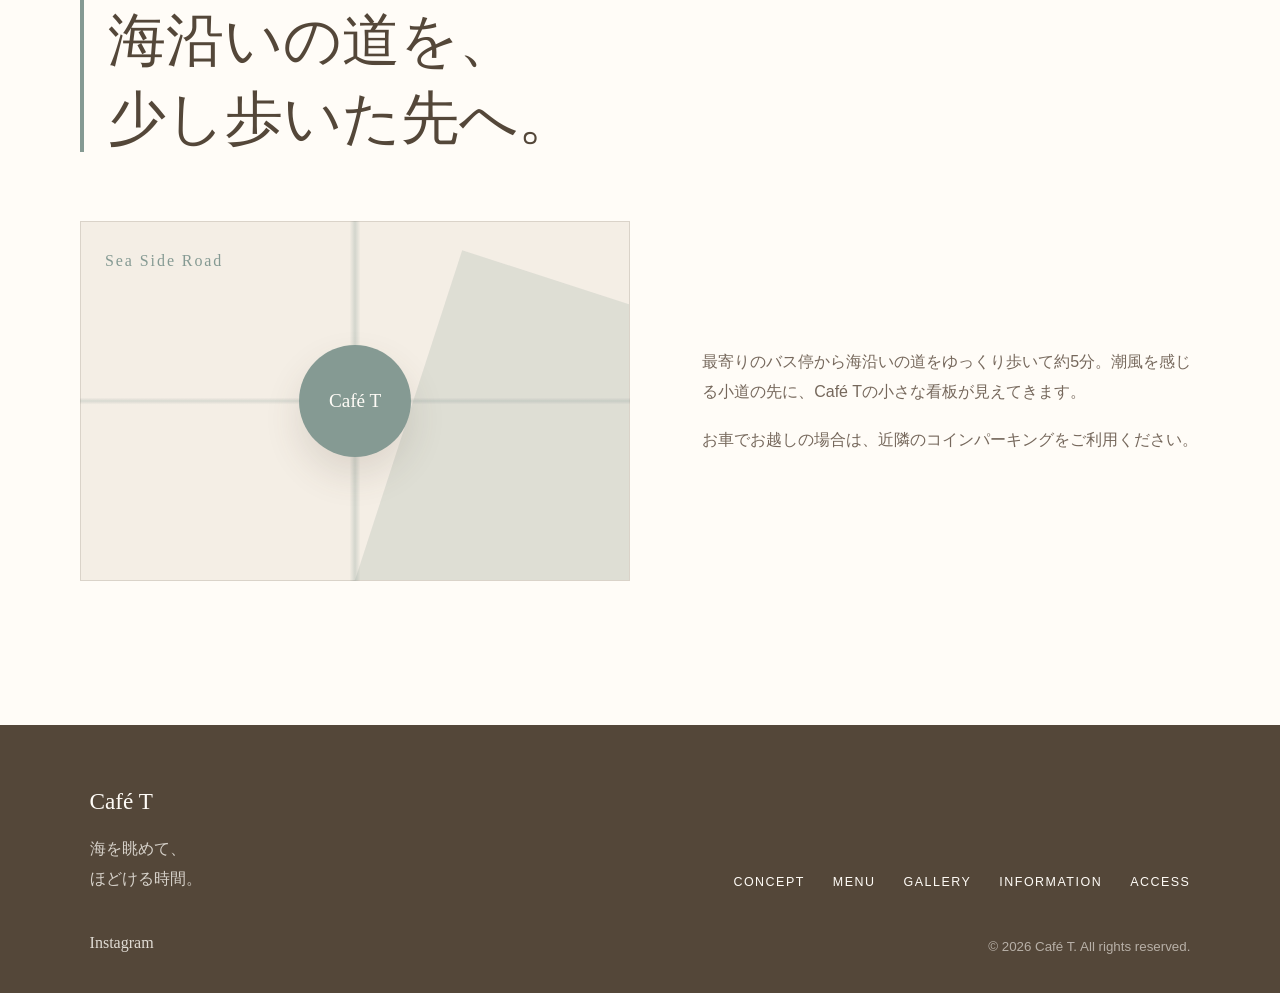
==== commit 5b2f1a11: "Update index.html" ====
--- a/index.html
+++ b/index.html
@@ -80,7 +80,7 @@
           <div class="concept-text reveal">
             <p>
               海を眺めながら、時間を忘れて過ごす場所。丁寧に淹れたコーヒーと香り豊かなハーブティー、季節の料理やスイーツ、夕暮れにはワインやビールを。
-            </p>
+            </p><br />
             <p>
               Café Tは、<br />一日のどの時間にも寄り添う海辺のカフェです。
             </p>
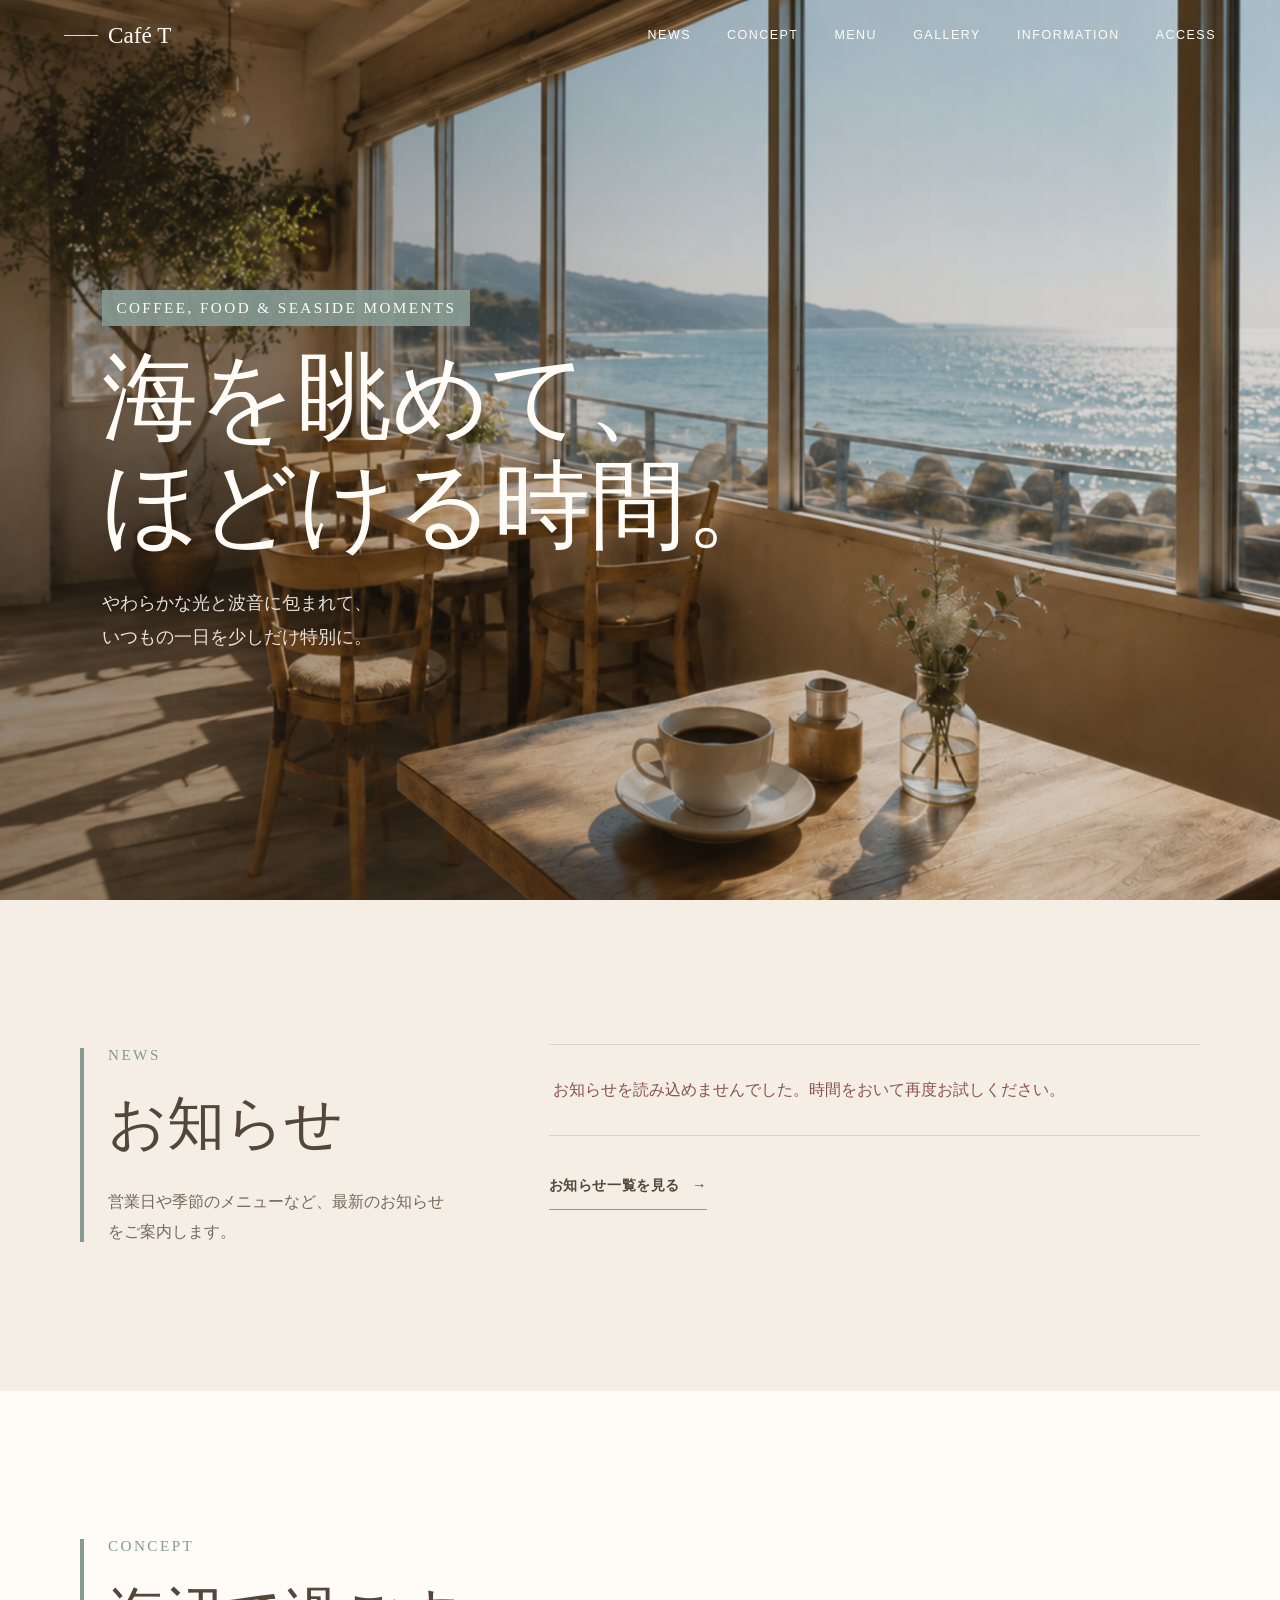
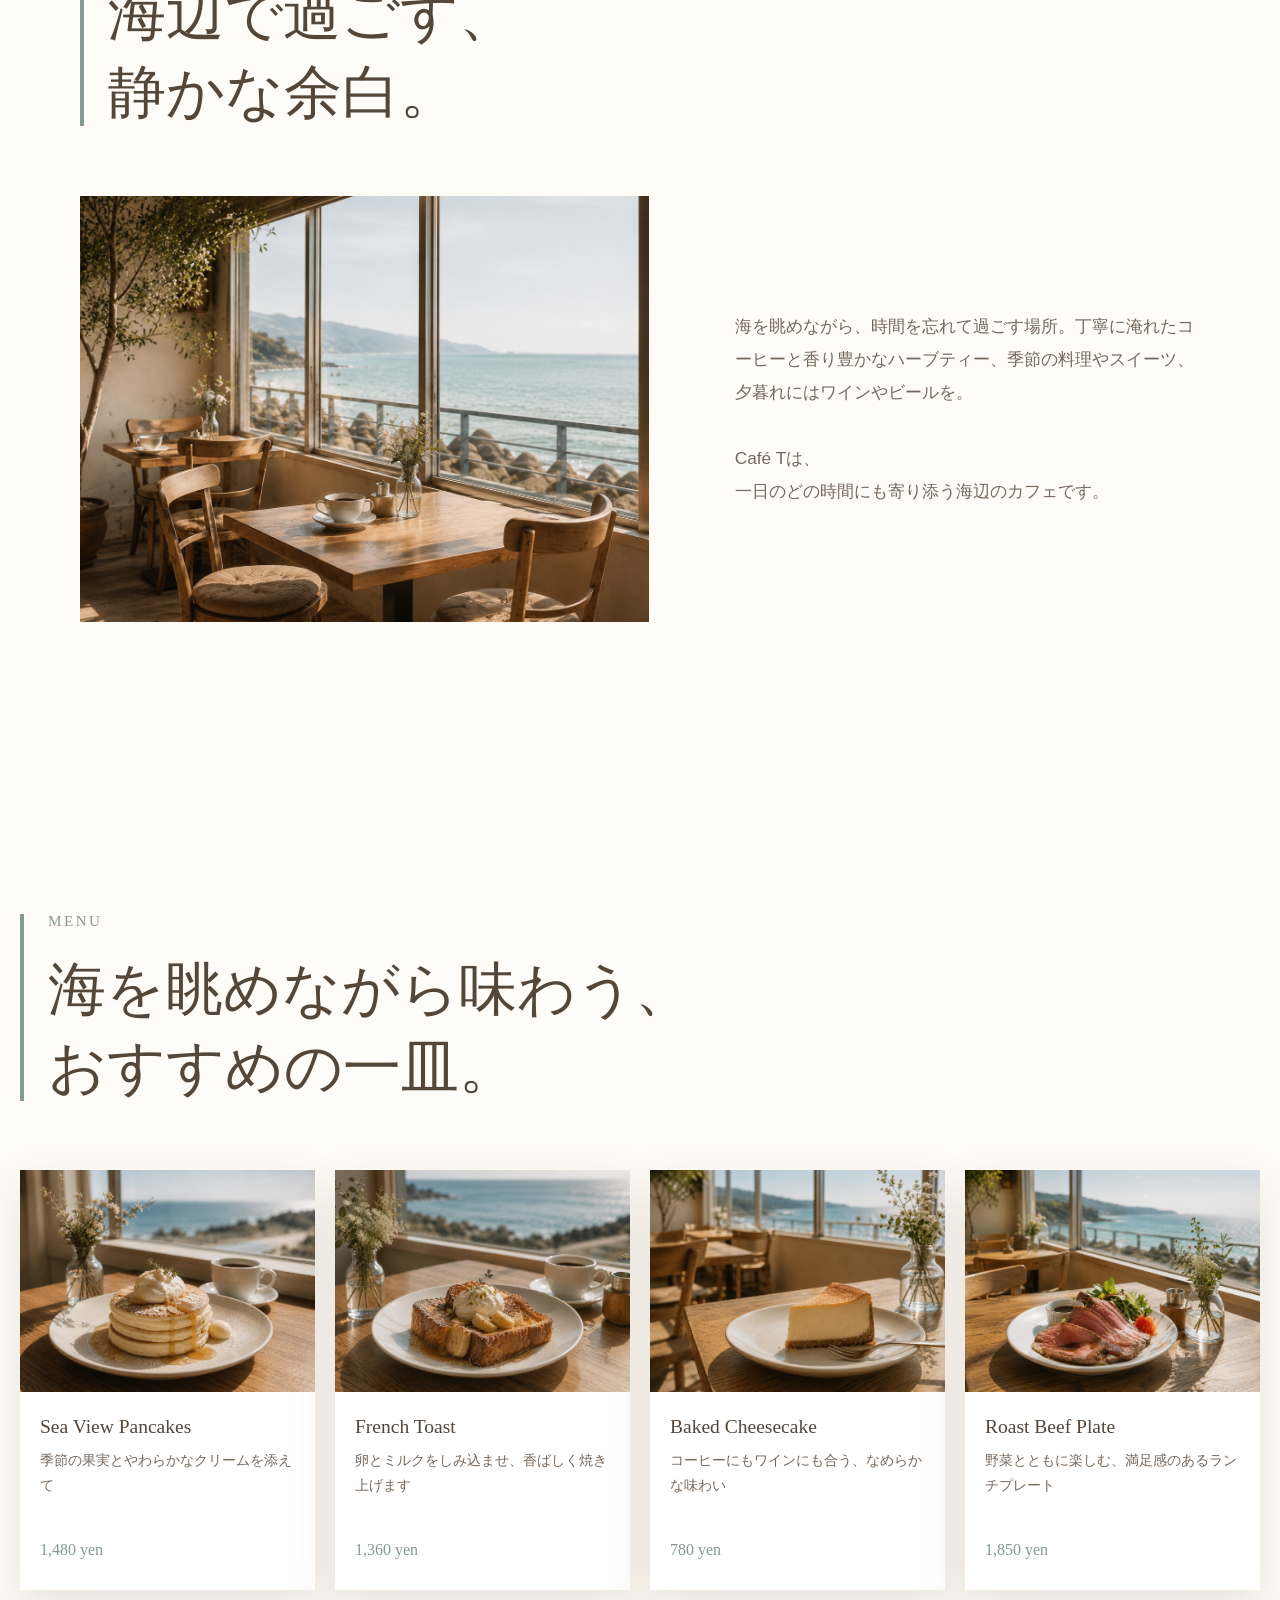
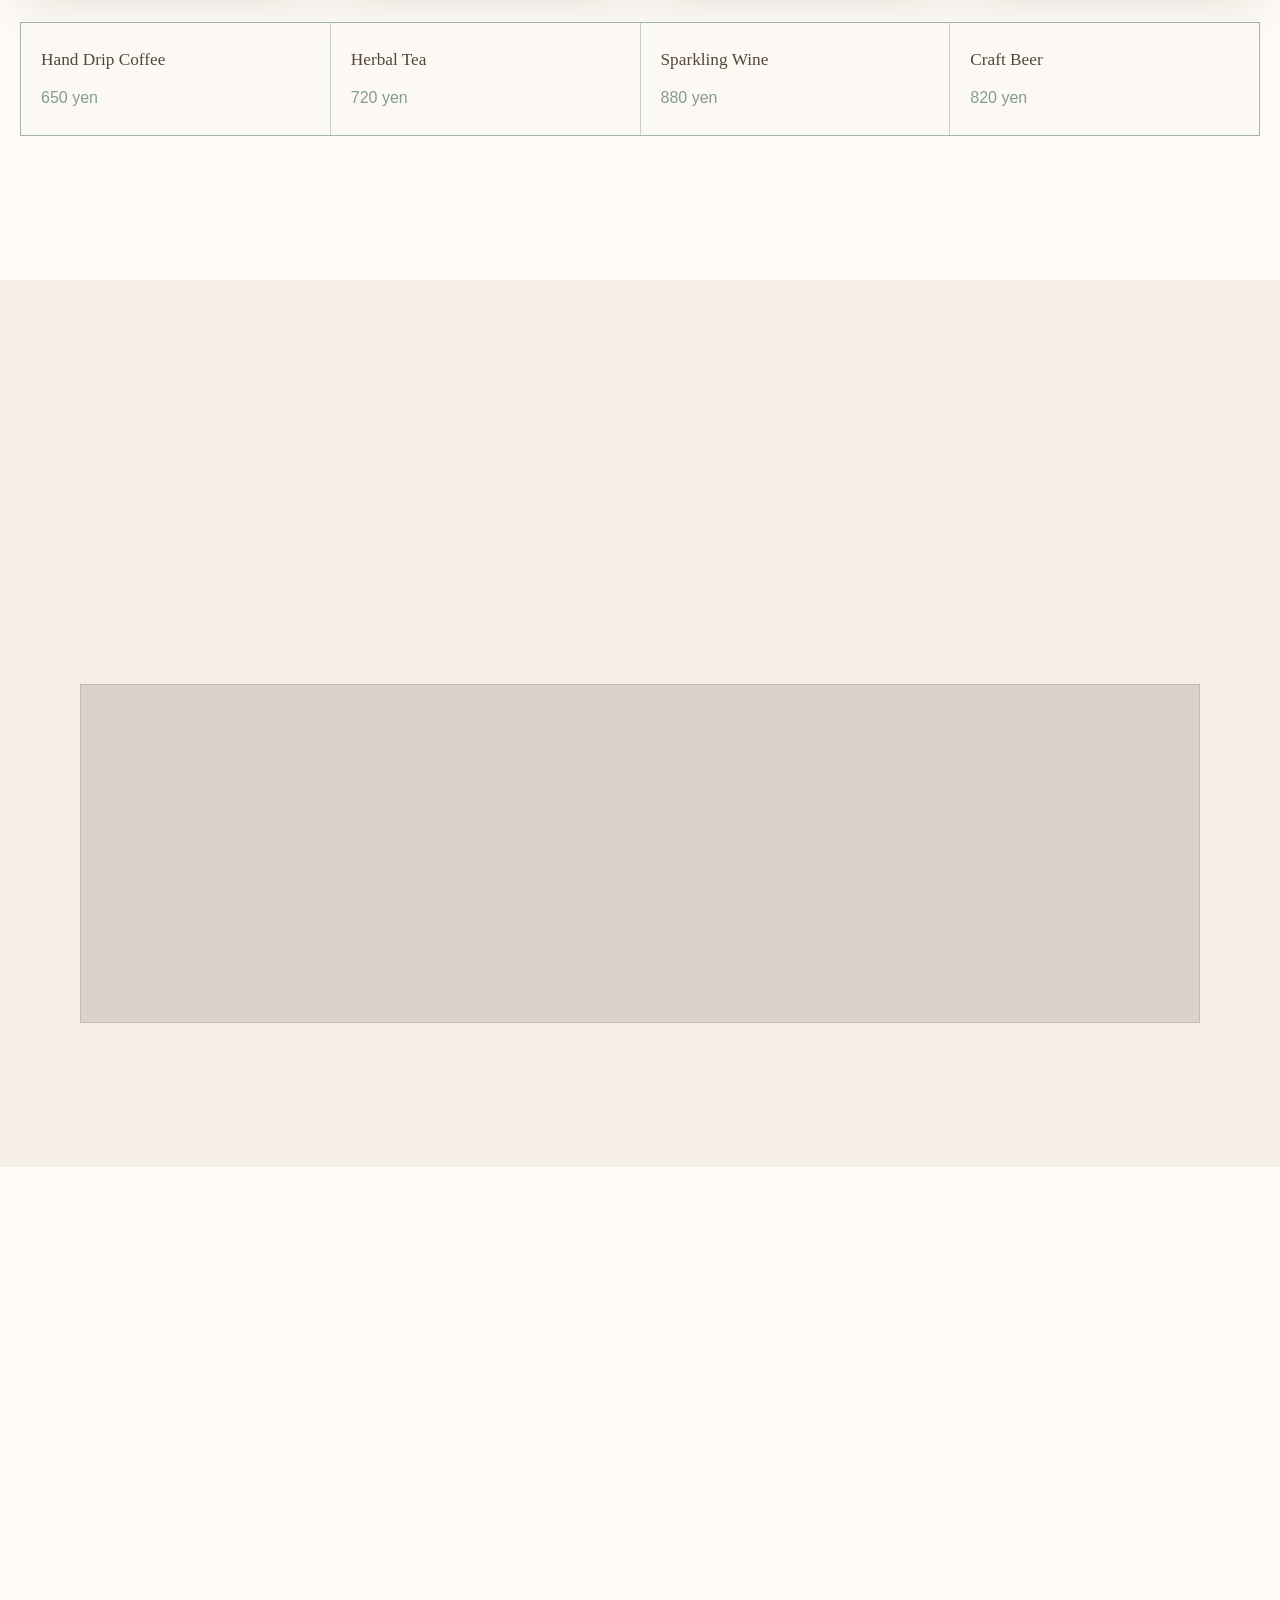
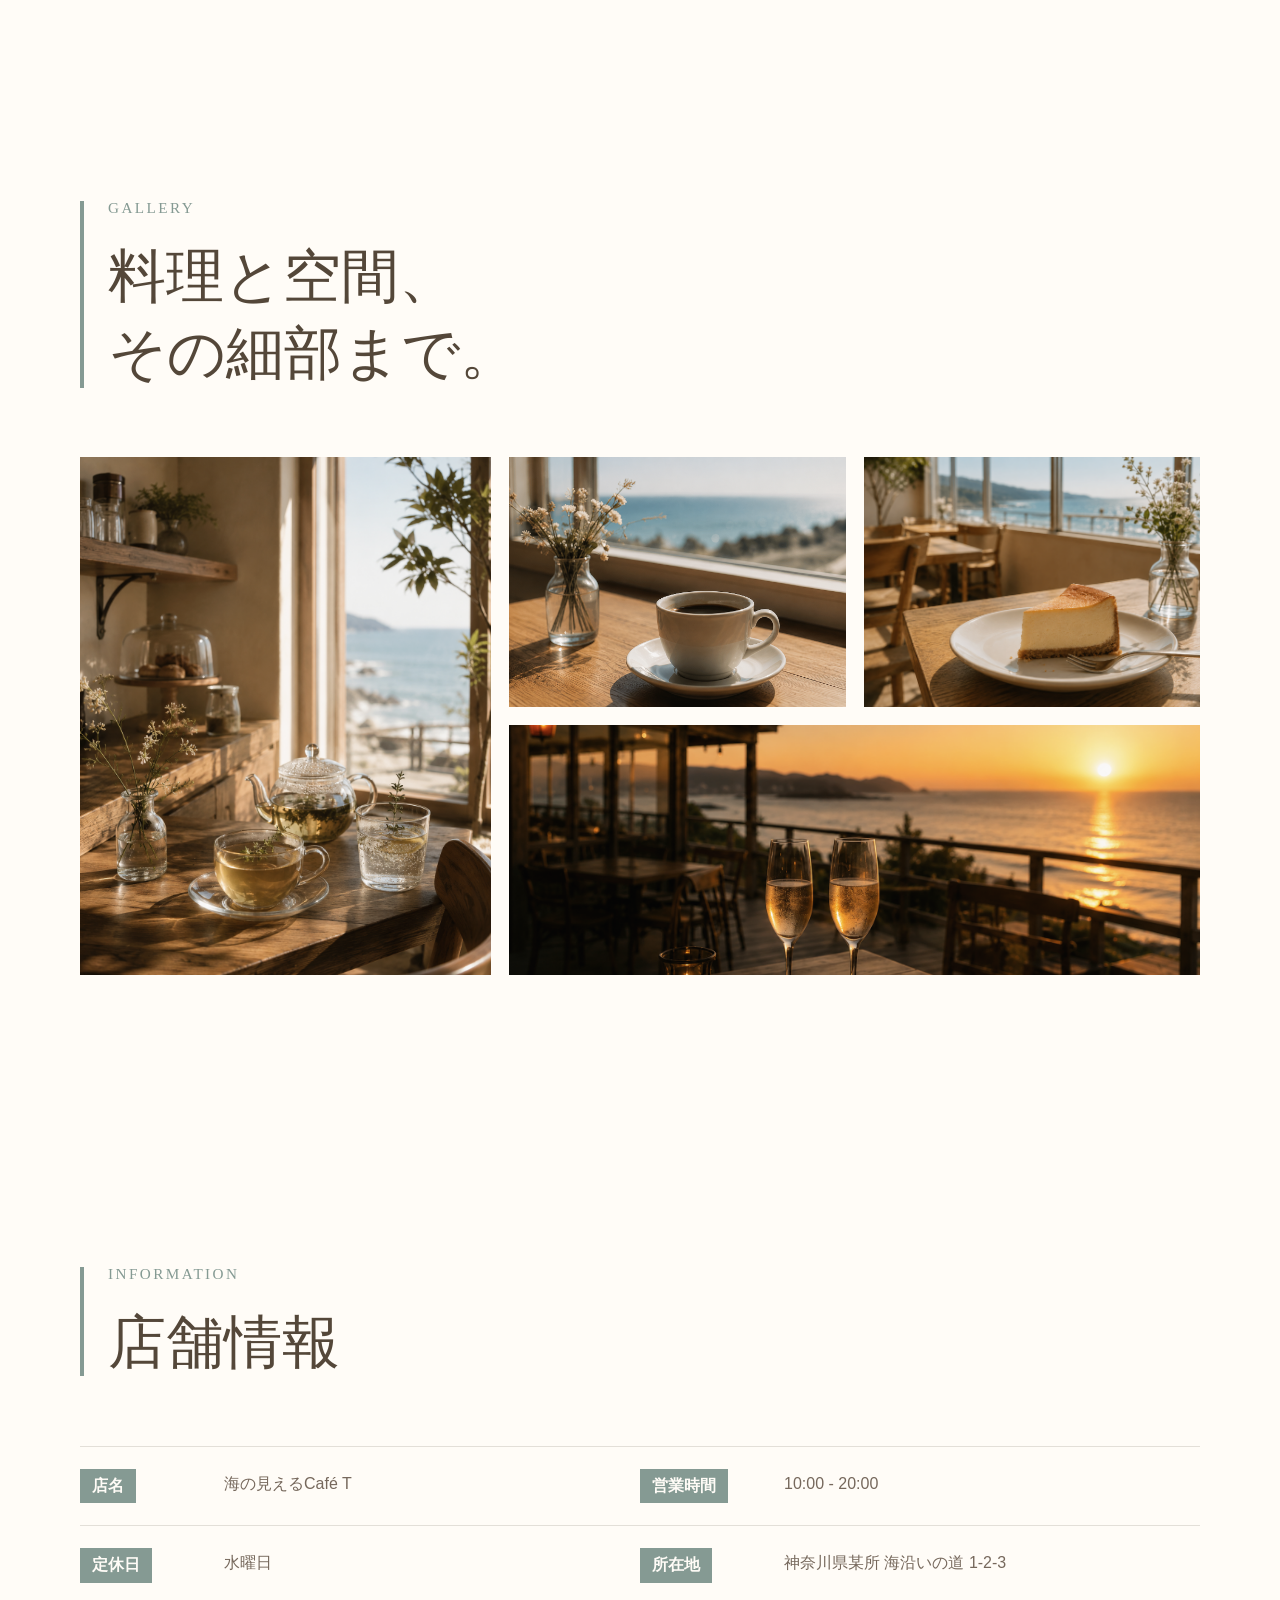
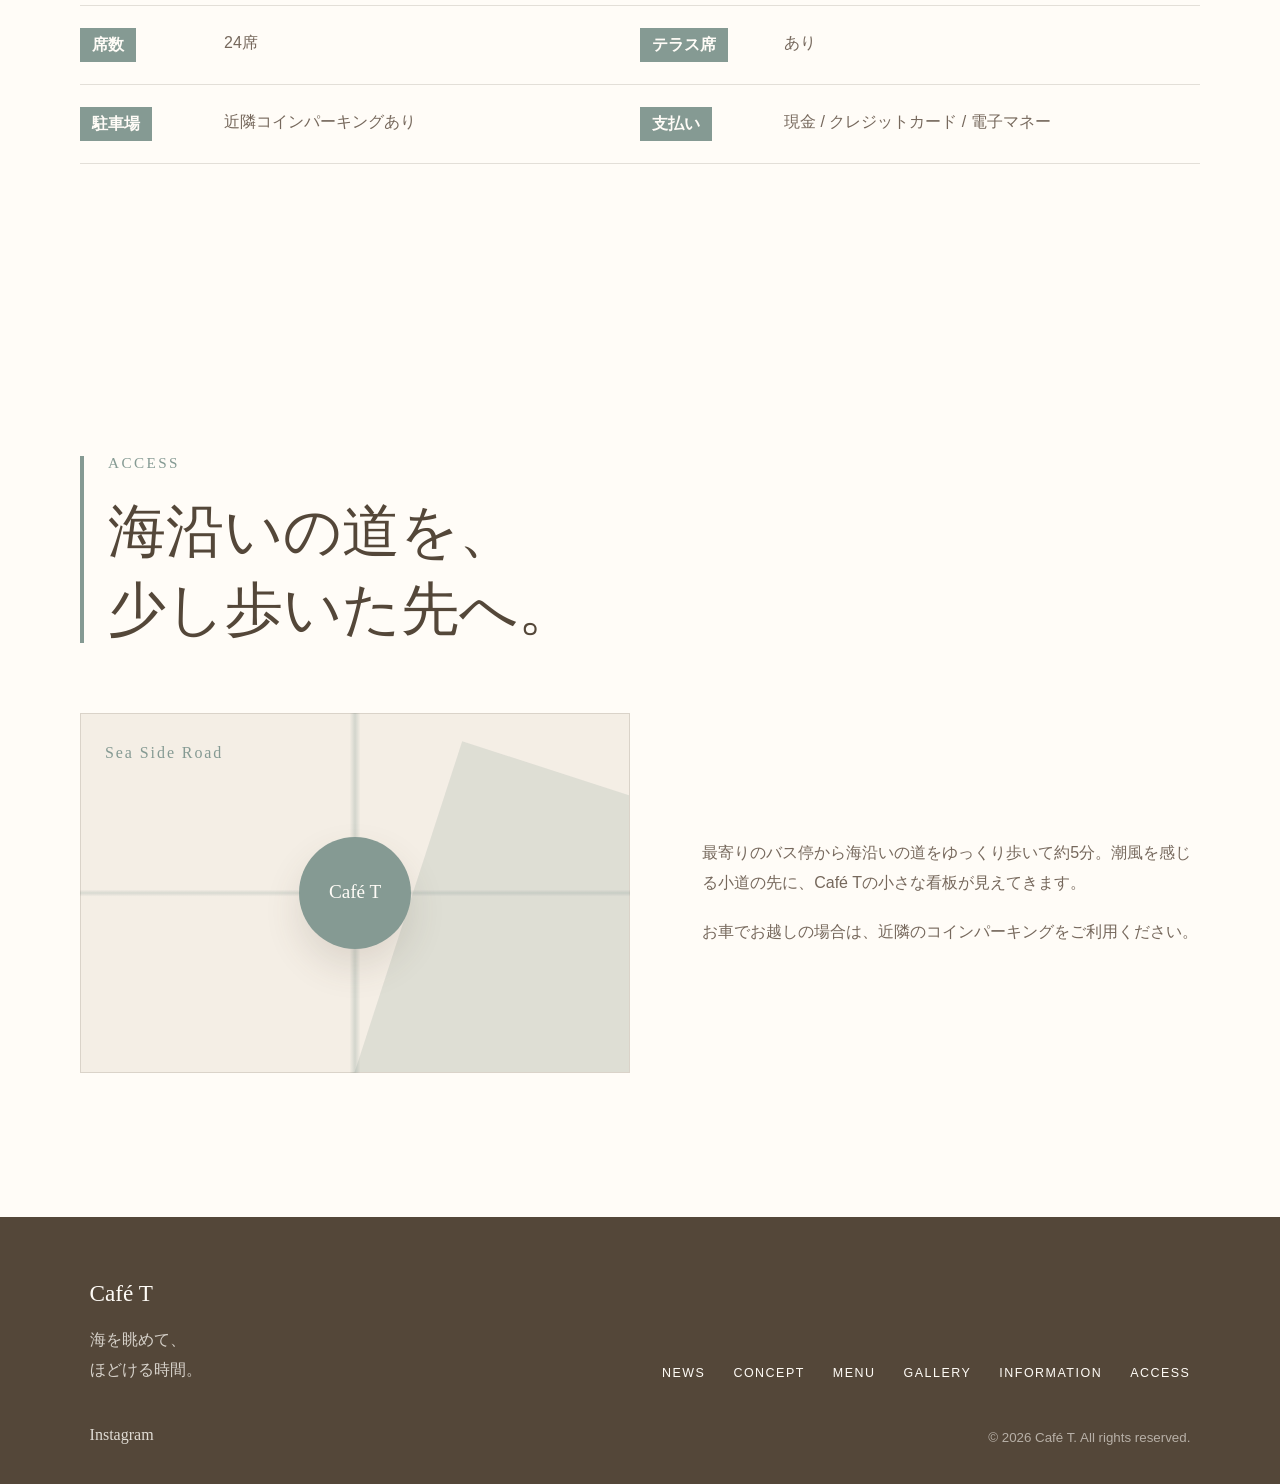
==== commit eab7f7be: "Café TにmicroCMSのお知らせ機能を追加" ====
--- a/index.html
+++ b/index.html
@@ -9,6 +9,7 @@
     />
     <title>海の見えるCafé T</title>
     <link rel="stylesheet" href="css/style.css" />
+    <link rel="stylesheet" href="css/news.css" />
   </head>
   <body>
     <header class="site-header" data-header>
@@ -26,6 +27,7 @@
         <span></span>
       </button>
       <nav class="site-nav" id="site-nav" data-nav>
+        <a href="#news">News</a>
         <a href="#concept">Concept</a>
         <a href="#menu">Menu</a>
         <a href="#gallery">Gallery</a>
@@ -65,6 +67,32 @@
         </div>
       </section>
 
+      <section class="section news-home" id="news" aria-labelledby="news-heading">
+        <div class="news-layout">
+          <div class="news-intro reveal">
+            <p class="eyebrow">News</p>
+            <h2 id="news-heading">お知らせ</h2>
+            <p class="news-description">
+              営業日や季節のメニューなど、最新のお知らせをご案内します。
+            </p>
+          </div>
+          <div class="news-feed reveal">
+            <div
+              class="news-list"
+              data-news-list
+              data-limit="3"
+              aria-live="polite"
+              aria-busy="true"
+            >
+              <p class="news-status" data-news-status>お知らせを読み込んでいます。</p>
+            </div>
+            <a class="news-more-link" href="news.html">
+              お知らせ一覧を見る <span aria-hidden="true">→</span>
+            </a>
+          </div>
+        </div>
+      </section>
+
       <section class="section concept" id="concept">
         <div class="section-heading reveal">
           <p class="eyebrow">Concept</p>
@@ -305,6 +333,7 @@
         <p>海を眺めて、<br />ほどける時間。</p>
       </div>
       <nav class="footer-nav" aria-label="フッターナビゲーション">
+        <a href="news.html">News</a>
         <a href="#concept">Concept</a>
         <a href="#menu">Menu</a>
         <a href="#gallery">Gallery</a>
@@ -318,5 +347,6 @@
     </footer>
 
     <script src="js/main.js"></script>
+    <script src="js/news.js"></script>
   </body>
 </html>
--- a/css/news.css
+++ b/css/news.css
@@ -0,0 +1,344 @@
+.news-home {
+  width: 100%;
+  max-width: none;
+  background: var(--color-cream);
+  padding-right: max(20px, calc((100vw - var(--content-width)) / 2));
+  padding-left: max(20px, calc((100vw - var(--content-width)) / 2));
+}
+
+.news-layout {
+  display: grid;
+  grid-template-columns: minmax(240px, 0.72fr) minmax(0, 1.28fr);
+  gap: clamp(48px, 8vw, 104px);
+  align-items: start;
+}
+
+.news-intro {
+  position: relative;
+  padding-left: clamp(18px, 3vw, 28px);
+}
+
+.news-intro::before {
+  position: absolute;
+  top: 0.25em;
+  bottom: 0.35em;
+  left: 0;
+  width: 4px;
+  background: var(--color-accent);
+  content: "";
+}
+
+.news-intro h2,
+.news-page-heading h1,
+.news-detail-title {
+  margin: 0;
+  font-family: var(--font-serif);
+  font-weight: 400;
+  line-height: 1.35;
+}
+
+.news-intro h2 {
+  font-size: clamp(2rem, 5vw, 3.6rem);
+}
+
+.news-description {
+  max-width: 22em;
+  margin: 24px 0 0;
+  color: var(--color-text-soft);
+}
+
+.news-list {
+  border-top: 1px solid var(--color-line);
+}
+
+.news-item {
+  border-bottom: 1px solid var(--color-line);
+}
+
+.news-item-link {
+  position: relative;
+  display: grid;
+  grid-template-columns: 8.5em minmax(0, 1fr) 28px;
+  gap: 22px;
+  align-items: center;
+  min-height: 104px;
+  padding: 22px 4px;
+  transition: color 0.25s ease, background-color 0.25s ease;
+}
+
+.news-item-link:hover,
+.news-item-link:focus-visible {
+  background: rgba(133, 154, 147, 0.1);
+  color: var(--color-accent);
+  outline: none;
+}
+
+.news-date {
+  color: var(--color-text-soft);
+  font-family: var(--font-serif);
+  font-size: 0.9rem;
+  letter-spacing: 0.06em;
+  white-space: nowrap;
+}
+
+.news-title {
+  font-size: 1rem;
+  font-weight: 500;
+  line-height: 1.75;
+  overflow-wrap: anywhere;
+}
+
+.news-arrow {
+  color: var(--color-accent);
+  font-family: var(--font-serif);
+  font-size: 1.2rem;
+  text-align: right;
+  transition: transform 0.25s ease;
+}
+
+.news-item-link:hover .news-arrow,
+.news-item-link:focus-visible .news-arrow {
+  transform: translateX(4px);
+}
+
+.news-status {
+  margin: 0;
+  padding: 30px 4px;
+  border-bottom: 1px solid var(--color-line);
+  color: var(--color-text-soft);
+}
+
+.news-status.is-error {
+  color: #8a534d;
+}
+
+.news-more-link,
+.news-back-link {
+  display: inline-flex;
+  align-items: center;
+  gap: 12px;
+  min-height: 48px;
+  margin-top: 26px;
+  border-bottom: 1px solid var(--color-accent);
+  color: var(--color-text);
+  font-size: 0.9rem;
+  font-weight: 600;
+  letter-spacing: 0.04em;
+  transition: color 0.25s ease, gap 0.25s ease;
+}
+
+.news-more-link:hover,
+.news-more-link:focus-visible,
+.news-back-link:hover,
+.news-back-link:focus-visible {
+  gap: 17px;
+  color: var(--color-accent);
+  outline: none;
+}
+
+.inner-page .site-header {
+  background: rgba(255, 252, 247, 0.94);
+  box-shadow: 0 12px 32px rgba(84, 71, 57, 0.08);
+  color: var(--color-text);
+  backdrop-filter: blur(14px);
+}
+
+.inner-page .site-logo::before {
+  background: var(--color-accent);
+}
+
+.news-page-main {
+  min-height: 70vh;
+  padding-top: calc(var(--header-height) + clamp(54px, 9vw, 104px));
+  padding-bottom: var(--section-space);
+}
+
+.news-page-container {
+  width: min(920px, calc(100% - 40px));
+  margin: 0 auto;
+}
+
+.news-page-heading {
+  margin-bottom: clamp(42px, 7vw, 72px);
+}
+
+.news-page-heading h1 {
+  font-size: clamp(2.35rem, 6vw, 4.4rem);
+}
+
+.news-page-heading .news-description {
+  max-width: 36em;
+}
+
+.news-list-page .news-item-link {
+  min-height: 118px;
+  padding-right: 10px;
+  padding-left: 10px;
+}
+
+.news-detail {
+  width: min(760px, calc(100% - 40px));
+  margin: 0 auto;
+}
+
+.news-detail-header {
+  margin-bottom: clamp(38px, 7vw, 68px);
+  padding-bottom: clamp(30px, 5vw, 46px);
+  border-bottom: 1px solid var(--color-line);
+}
+
+.news-detail-title {
+  margin-top: 18px;
+  font-size: clamp(2rem, 5vw, 3.35rem);
+  overflow-wrap: anywhere;
+}
+
+.news-detail-content {
+  color: var(--color-text-soft);
+  font-size: 1.02rem;
+  line-height: 2;
+  overflow-wrap: anywhere;
+}
+
+.news-detail-content > *:first-child {
+  margin-top: 0;
+}
+
+.news-detail-content h2,
+.news-detail-content h3,
+.news-detail-content h4 {
+  margin: 2em 0 0.7em;
+  color: var(--color-text);
+  font-family: var(--font-serif);
+  font-weight: 400;
+  line-height: 1.5;
+}
+
+.news-detail-content h2 {
+  font-size: 1.65rem;
+}
+
+.news-detail-content h3 {
+  font-size: 1.35rem;
+}
+
+.news-detail-content p,
+.news-detail-content ul,
+.news-detail-content ol,
+.news-detail-content blockquote {
+  margin: 0 0 1.5em;
+}
+
+.news-detail-content img {
+  width: auto;
+  max-width: 100%;
+  height: auto;
+  margin: 2em auto;
+}
+
+.news-detail-content a {
+  color: var(--color-accent);
+  text-decoration: underline;
+  text-underline-offset: 0.2em;
+}
+
+.news-detail-content blockquote {
+  border-left: 4px solid var(--color-accent);
+  background: var(--color-cream);
+  padding: 20px 24px;
+}
+
+.news-detail-content pre {
+  max-width: 100%;
+  padding: 18px;
+  overflow-x: auto;
+  background: var(--color-text);
+  color: var(--color-base);
+  line-height: 1.7;
+}
+
+.news-detail-content table {
+  display: block;
+  width: 100%;
+  overflow-x: auto;
+  border-collapse: collapse;
+}
+
+.news-detail-content th,
+.news-detail-content td {
+  border: 1px solid var(--color-line);
+  padding: 10px 14px;
+  text-align: left;
+}
+
+.news-detail-loading {
+  min-height: 240px;
+}
+
+@media (max-width: 720px) {
+  .news-home {
+    padding-right: 16px;
+    padding-left: 16px;
+  }
+
+  .news-layout {
+    grid-template-columns: 1fr;
+    gap: 42px;
+  }
+
+  .news-intro {
+    padding-left: 18px;
+  }
+
+  .news-description {
+    max-width: 20em;
+    margin-top: 18px;
+  }
+
+  .news-item-link,
+  .news-list-page .news-item-link {
+    grid-template-columns: minmax(0, 1fr) 24px;
+    gap: 8px 14px;
+    min-height: 112px;
+    padding: 20px 4px;
+  }
+
+  .news-date {
+    grid-column: 1;
+  }
+
+  .news-title {
+    grid-column: 1;
+  }
+
+  .news-arrow {
+    grid-column: 2;
+    grid-row: 1 / span 2;
+    align-self: center;
+  }
+
+  .news-page-container,
+  .news-detail {
+    width: min(100% - 32px, 920px);
+  }
+
+  .news-page-heading {
+    margin-bottom: 38px;
+  }
+
+  .news-detail-title {
+    font-size: clamp(1.85rem, 9vw, 2.55rem);
+    line-height: 1.45;
+  }
+
+  .news-detail-content {
+    font-size: 1rem;
+    line-height: 1.95;
+  }
+}
+
+@media (prefers-reduced-motion: reduce) {
+  .news-arrow {
+    transition: none;
+  }
+}
